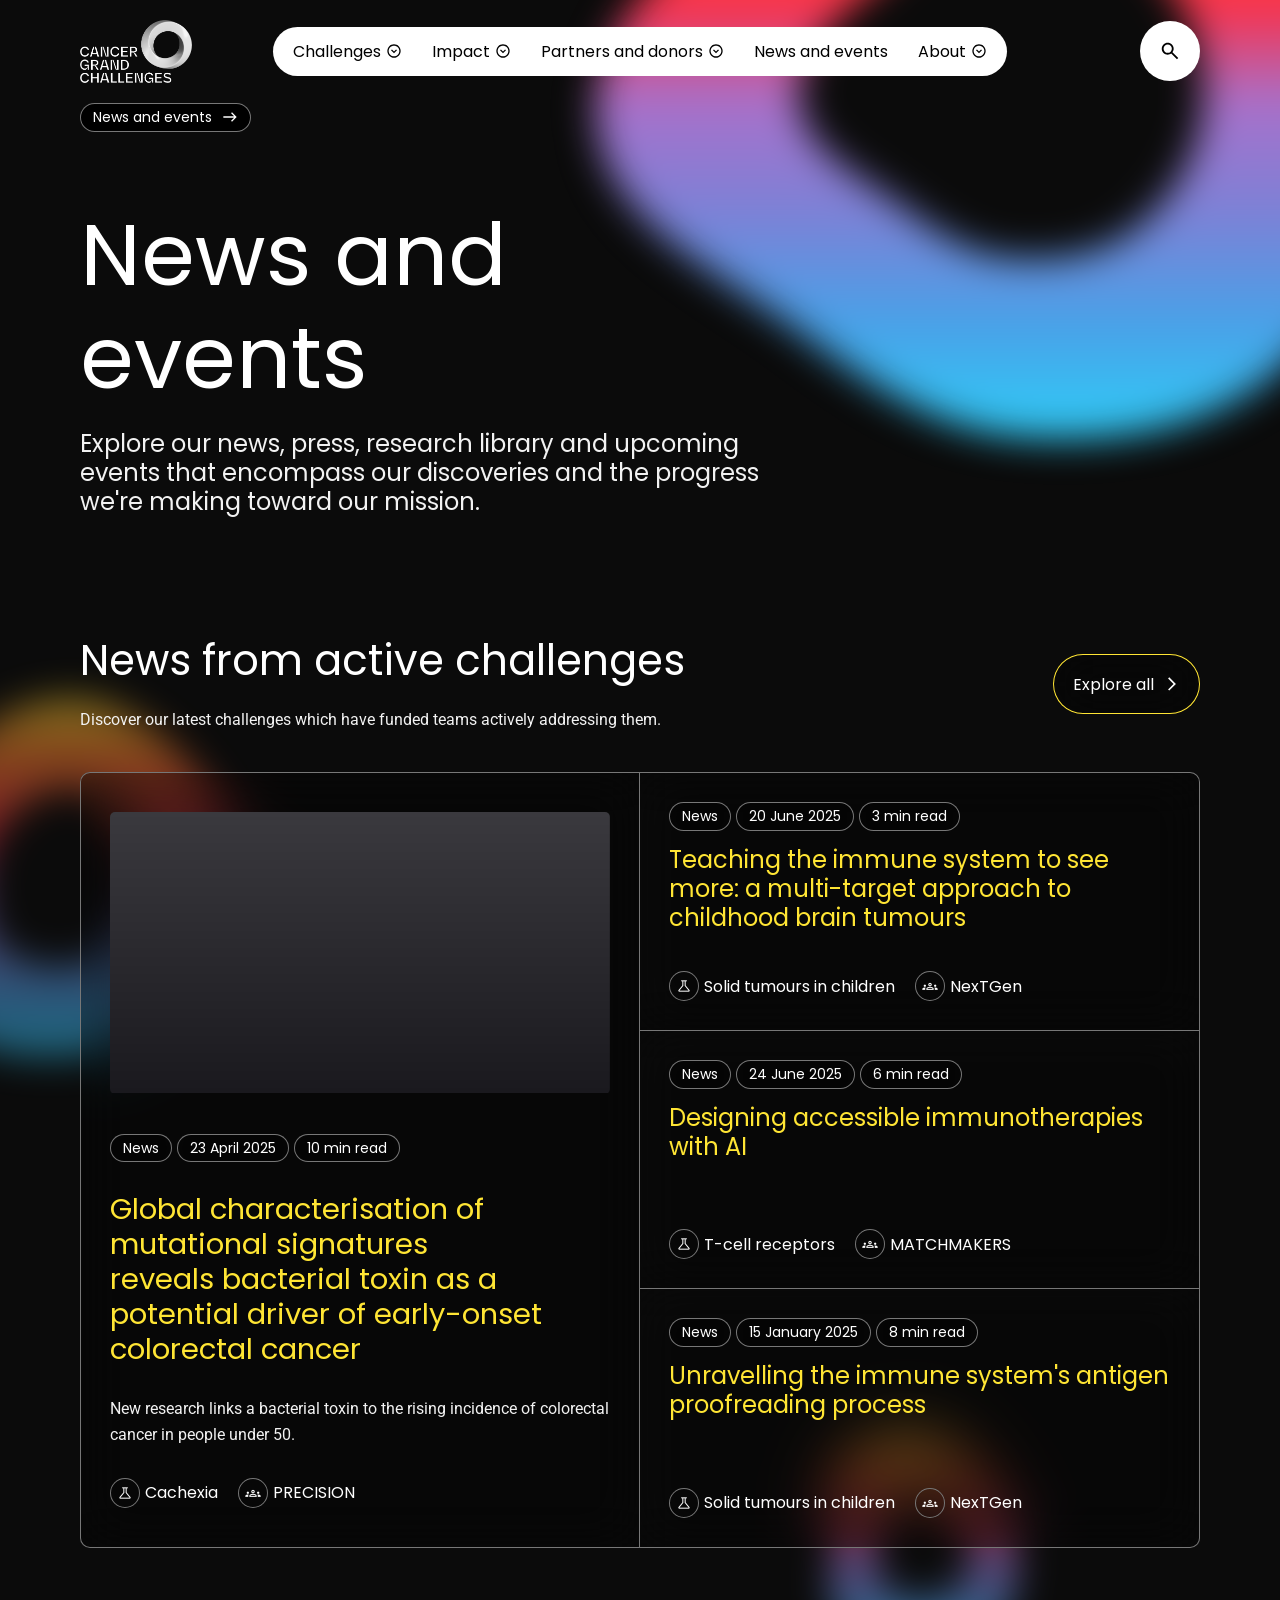
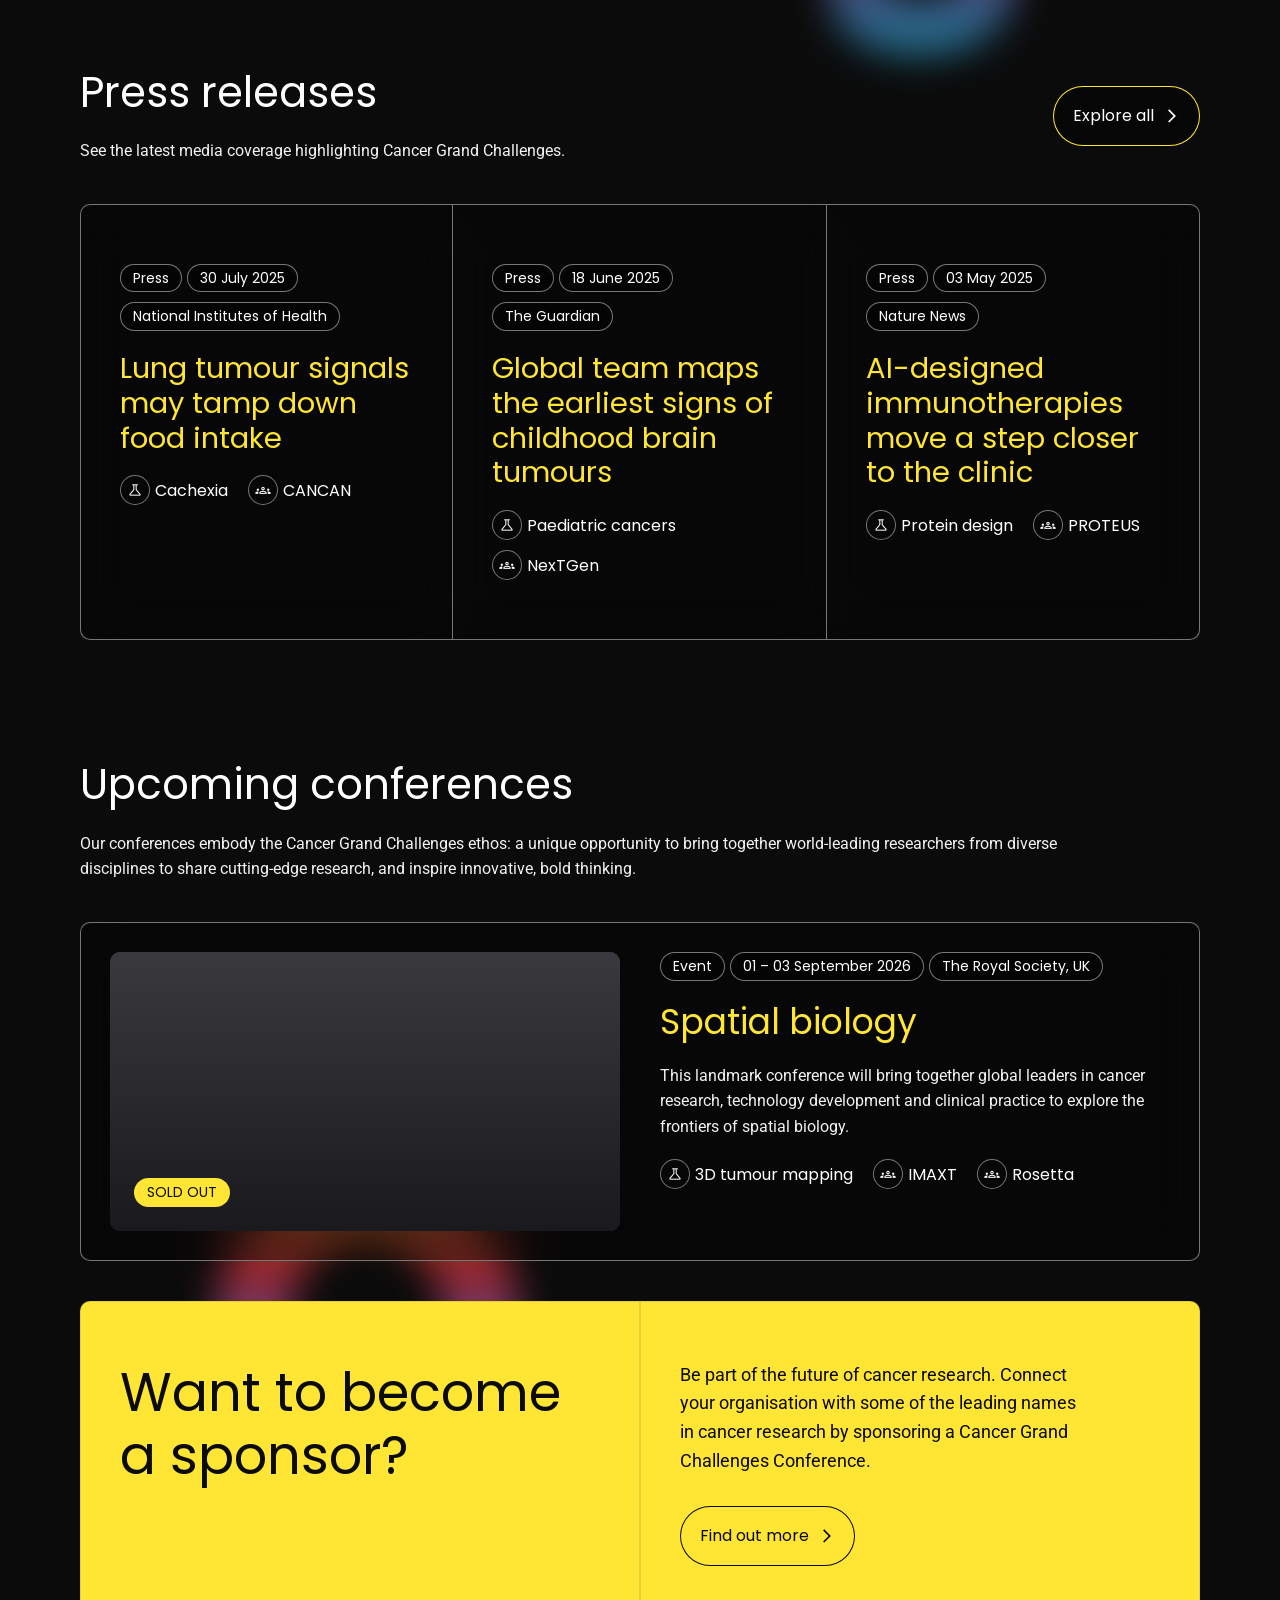
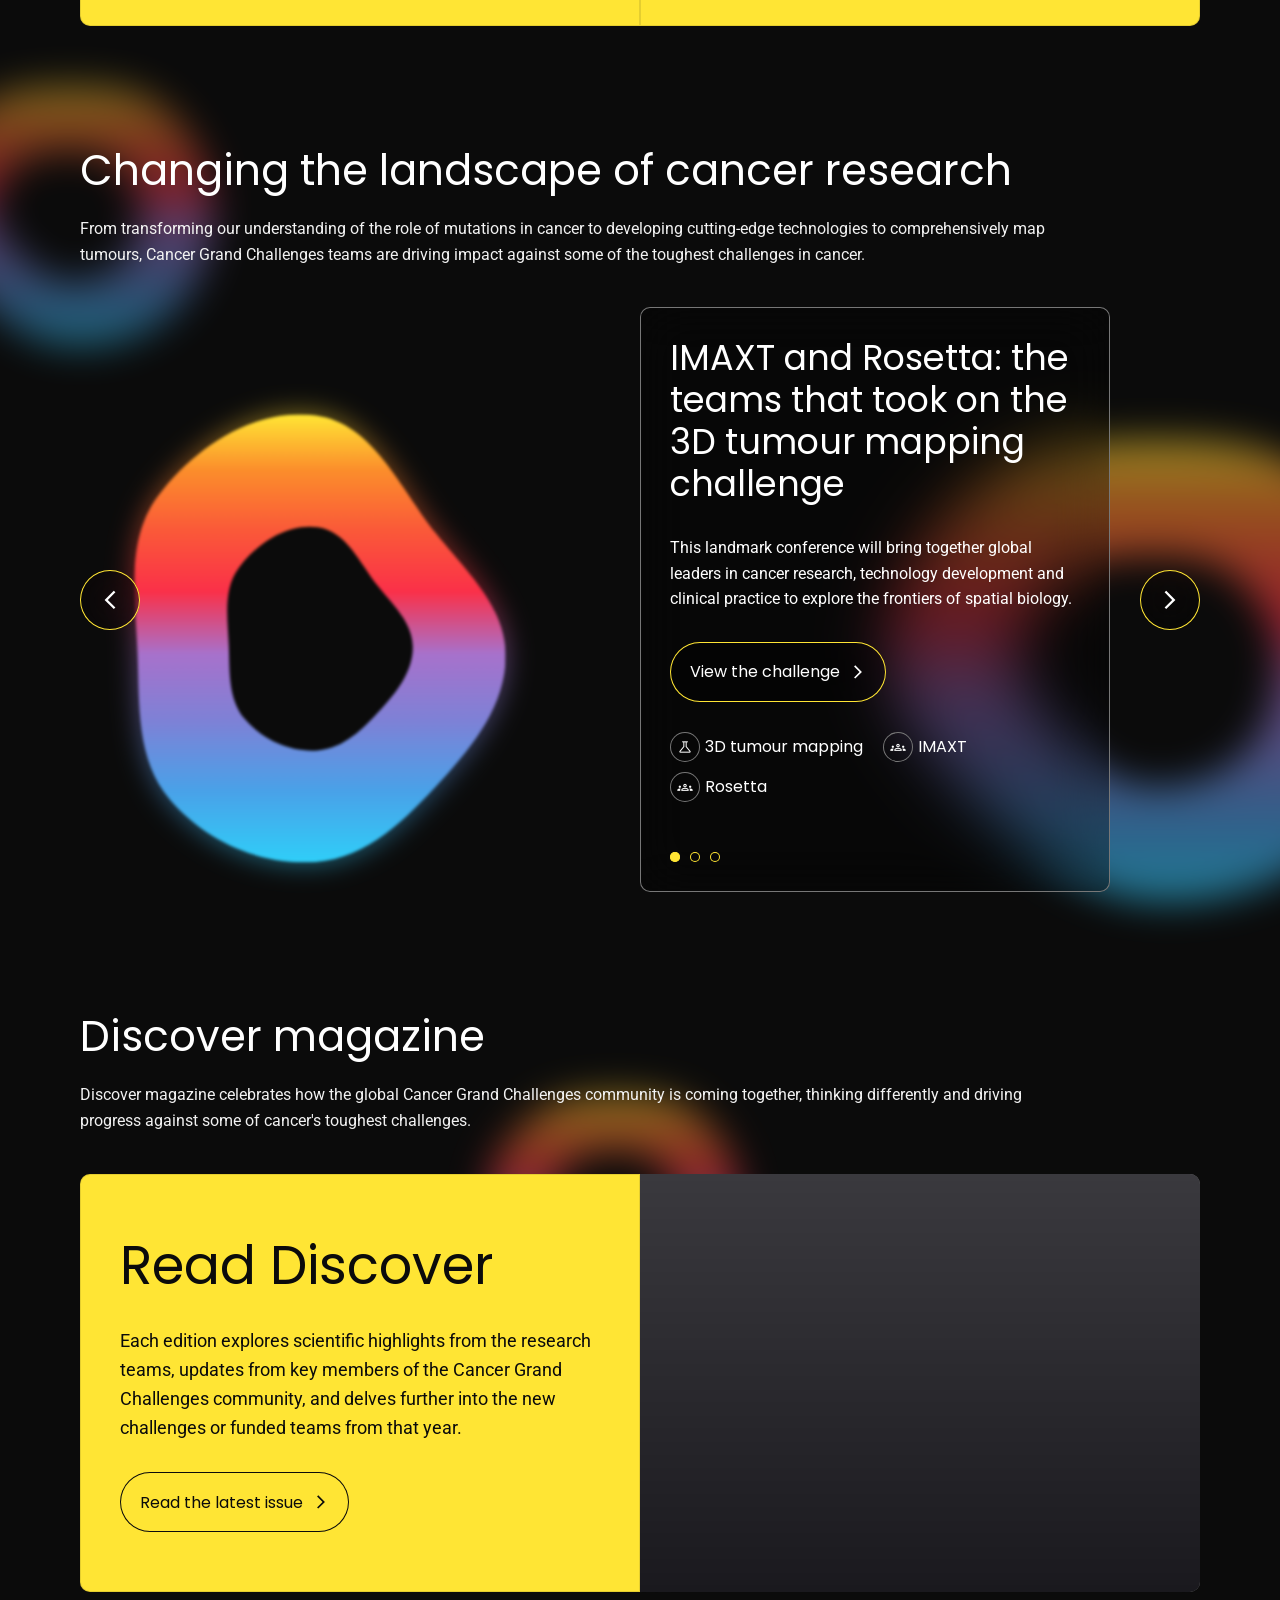
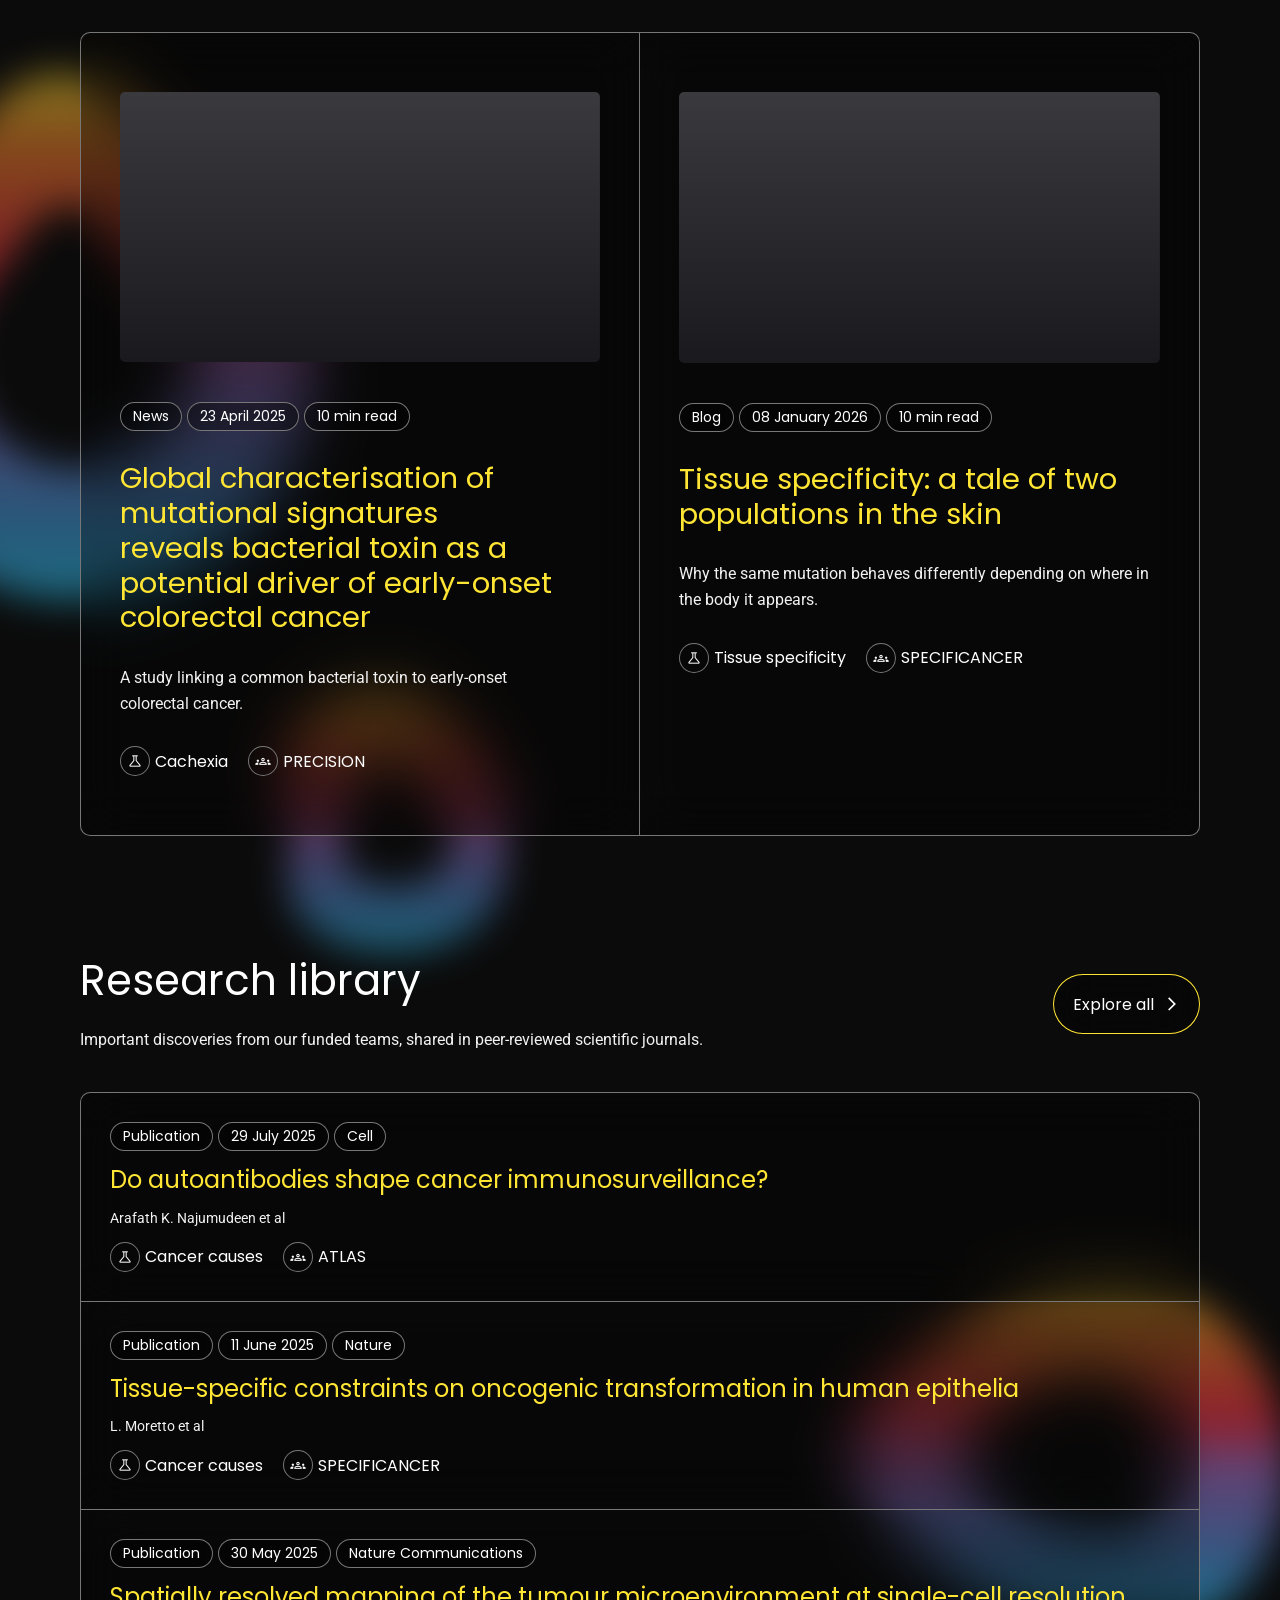
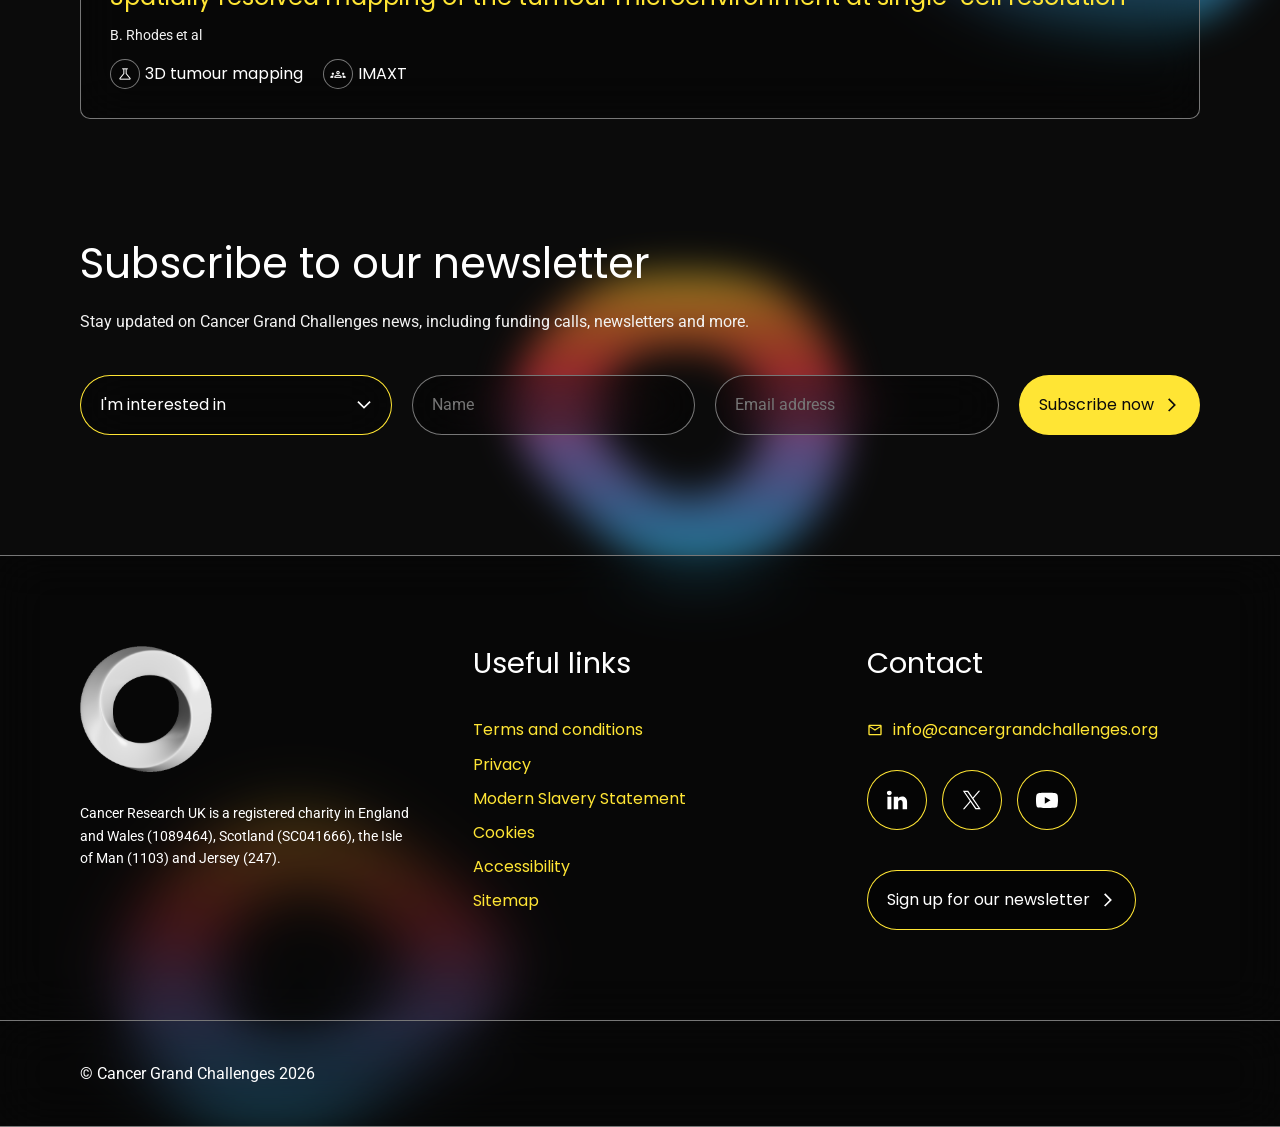
==== index.html @ 0c9015dc "CGC news hub landing page Production build of the news hub, implemented from the Claude Design canva" ====
<!DOCTYPE html>
<html lang="en-GB" data-theme="dark">
<head>
<meta charset="utf-8">
<meta name="viewport" content="width=device-width, initial-scale=1">
<title>News and events | Cancer Grand Challenges</title>
<meta name="description" content="Explore Cancer Grand Challenges news, press releases, the research library and upcoming conferences.">

<link rel="preconnect" href="https://fonts.googleapis.com">
<link rel="preconnect" href="https://fonts.gstatic.com" crossorigin>
<link href="https://fonts.googleapis.com/css2?family=Poppins:wght@400;500&family=Roboto:wght@400;500&display=swap" rel="stylesheet">
<link href="https://fonts.googleapis.com/css2?family=Material+Symbols+Outlined:opsz,wght,FILL,GRAD@24,300,0,0&display=swap" rel="stylesheet">

<link rel="stylesheet" href="assets/css/tokens.css">
<link rel="stylesheet" href="assets/css/styles.css">
</head>
<body>

<a class="skip-link" href="#main">Skip to content</a>

<!-- Icon sprite -->
<svg width="0" height="0" aria-hidden="true" focusable="false" style="position:absolute">
<defs>
<symbol id="i-external" viewBox="0 0 24 24"><path d="M 10.675 10 L 7.6 13.075 L 9 14.5 L 13.5 10 L 9 5.5 L 7.6 6.925 L 10.675 10 Z M 10 20 C 8.617 20 7.317 19.738 6.1 19.213 C 4.883 18.688 3.825 17.975 2.925 17.075 C 2.025 16.175 1.313 15.117 0.788 13.9 C 0.263 12.683 0 11.383 0 10 C 0 8.617 0.263 7.317 0.788 6.1 C 1.313 4.883 2.025 3.825 2.925 2.925 C 3.825 2.025 4.883 1.313 6.1 0.788 C 7.317 0.263 8.617 0 10 0 C 11.383 0 12.683 0.263 13.9 0.788 C 15.117 1.313 16.175 2.025 17.075 2.925 C 17.975 3.825 18.688 4.883 19.213 6.1 C 19.738 7.317 20 8.617 20 10 C 20 11.383 19.738 12.683 19.213 13.9 C 18.688 15.117 17.975 16.175 17.075 17.075 C 16.175 17.975 15.117 18.688 13.9 19.213 C 12.683 19.738 11.383 20 10 20 Z M 10 18 C 12.233 18 14.125 17.225 15.675 15.675 C 17.225 14.125 18 12.233 18 10 C 18 7.767 17.225 5.875 15.675 4.325 C 14.125 2.775 12.233 2 10 2 C 7.767 2 5.875 2.775 4.325 4.325 C 2.775 5.875 2 7.767 2 10 C 2 12.233 2.775 14.125 4.325 15.675 C 5.875 17.225 7.767 18 10 18 Z" fill="currentColor" fill-rule="evenodd" transform="matrix(0 1 -1 0 22 2)"/></symbol>
<symbol id="i-search" viewBox="0 0 24 24"><path d="M 16.6 18 L 10.3 11.7 C 9.8 12.1 9.225 12.417 8.575 12.65 C 7.925 12.883 7.233 13 6.5 13 C 4.683 13 3.146 12.371 1.888 11.113 C 0.629 9.854 0 8.317 0 6.5 C 0 4.683 0.629 3.146 1.888 1.888 C 3.146 0.629 4.683 0 6.5 0 C 8.317 0 9.854 0.629 11.113 1.888 C 12.371 3.146 13 4.683 13 6.5 C 13 7.233 12.883 7.925 12.65 8.575 C 12.417 9.225 12.1 9.8 11.7 10.3 L 18 16.6 L 16.6 18 Z M 6.5 11 C 7.75 11 8.813 10.563 9.688 9.688 C 10.563 8.813 11 7.75 11 6.5 C 11 5.25 10.563 4.188 9.688 3.313 C 8.813 2.438 7.75 2 6.5 2 C 5.25 2 4.188 2.438 3.313 3.313 C 2.438 4.188 2 5.25 2 6.5 C 2 7.75 2.438 8.813 3.313 9.688 C 4.188 10.563 5.25 11 6.5 11 Z" fill="currentColor" fill-rule="evenodd" transform="matrix(1 0 0 1 3 3)"/></symbol>
<symbol id="i-arrow" viewBox="0 0 24 24"><path d="M 6 20 L 6 3.825 L 1.4 8.4 L 0 7 L 7 0 L 14 7 L 12.6 8.425 L 8 3.825 L 8 20 L 6 20 Z" fill="currentColor" fill-rule="evenodd" transform="matrix(0 1 -1 0 22 5)"/></symbol>
<symbol id="i-chevron-right" viewBox="0 0 24 24"><path d="M 1.775 20 L 0 18.225 L 8.225 10 L 0 1.775 L 1.775 0 L 11.775 10 L 1.775 20 Z" fill="currentColor" fill-rule="evenodd" transform="matrix(1 0 0 1 6.112 1.887)"/></symbol>
<symbol id="i-chevron-left" viewBox="0 0 24 24"><path d="M 1.775 20 L 0 18.225 L 8.225 10 L 0 1.775 L 1.775 0 L 11.775 10 L 1.775 20 Z" fill="currentColor" fill-rule="evenodd" transform="matrix(-1 0 0 -1 17.887 21.887)"/></symbol>
<symbol id="i-chevron-down" viewBox="0 0 24 24"><path d="M 1.775 20 L 0 18.225 L 8.225 10 L 0 1.775 L 1.775 0 L 11.775 10 L 1.775 20 Z" fill="currentColor" fill-rule="evenodd" transform="matrix(0 1 -1 0 22 6)"/></symbol>
<symbol id="i-mail" viewBox="0 0 24 24"><path d="M 2 16 C 1.45 16 0.979 15.804 0.588 15.412 C 0.196 15.021 0 14.55 0 14 L 0 2 C 0 1.45 0.196 0.979 0.588 0.588 C 0.979 0.196 1.45 0 2 0 L 18 0 C 18.55 0 19.021 0.196 19.413 0.588 C 19.804 0.979 20 1.45 20 2 L 20 14 C 20 14.55 19.804 15.021 19.413 15.412 C 19.021 15.804 18.55 16 18 16 L 2 16 Z M 10 9 L 2 4 L 2 14 L 18 14 L 18 4 L 10 9 Z M 10 7 L 18 2 L 2 2 L 10 7 Z M 2 4 L 2 2 L 2 14 L 2 4 Z" fill="currentColor" fill-rule="evenodd" transform="matrix(1 0 0 1 2 4)"/></symbol>
<symbol id="i-linkedin" viewBox="0 0 24 24"><path d="M 22 20 L 17.138 20 L 17.138 12.969 C 17.138 11.129 16.377 9.873 14.705 9.873 C 13.425 9.873 12.714 10.72 12.383 11.537 C 12.259 11.831 12.278 12.239 12.278 12.648 L 12.278 20 L 7.461 20 C 7.461 20 7.523 7.546 7.461 6.414 L 12.278 6.414 L 12.278 8.546 C 12.563 7.614 14.102 6.283 16.558 6.283 C 19.606 6.283 22 8.237 22 12.445 L 22 20 Z M 2.59 4.714 L 2.559 4.714 C 1.006 4.714 0 3.675 0 2.359 C 0 1.017 1.036 0 2.619 0 C 4.201 0 5.174 1.014 5.205 2.355 C 5.205 3.672 4.201 4.714 2.59 4.714 Z M 0.555 6.414 L 4.843 6.414 L 4.843 20 L 0.555 20 L 0.555 6.414 Z" fill="currentColor" fill-rule="nonzero" transform="matrix(1 0 0 1 1 2)"/></symbol>
<symbol id="i-x" viewBox="0 0 24 24"><path d="M 11.641 8.464 L 18.922 0 L 17.197 0 L 10.874 7.349 L 5.824 0 L 0 0 L 7.636 11.114 L 0 19.99 L 1.726 19.99 L 8.402 12.228 L 13.735 19.99 L 19.56 19.99 L 11.64 8.464 L 11.641 8.464 Z M 9.277 11.212 L 8.504 10.105 L 2.347 1.299 L 4.998 1.299 L 9.966 8.406 L 10.74 9.512 L 17.198 18.75 L 14.547 18.75 L 9.277 11.212 L 9.277 11.212 Z" fill="currentColor" fill-rule="evenodd" transform="matrix(1 0 0 1 2 2)"/></symbol>
<symbol id="i-youtube" viewBox="0 0 24 24"><path d="M 23.5 2.624 C 23.224 1.59 22.412 0.778 21.378 0.502 C 19.505 0 12 0 12 0 C 12 0 4.495 0 2.624 0.502 C 1.59 0.778 0.778 1.59 0.502 2.624 C 0 4.495 0 8.4 0 8.4 C 0 8.4 0 12.306 0.502 14.177 C 0.778 15.21 1.59 16.022 2.624 16.299 C 4.495 16.801 12 16.801 12 16.801 C 12 16.801 19.505 16.801 21.376 16.299 C 22.41 16.022 23.222 15.21 23.498 14.177 C 24 12.306 24 8.4 24 8.4 C 24 8.4 24 4.495 23.5 2.624 Z M 9.6 12 L 9.6 4.801 L 15.835 8.4 L 9.6 12 Z" fill="currentColor" fill-rule="evenodd" transform="matrix(1 0 0 1 0 4)"/></symbol>
</defs>
</svg>

<!-- The gradient every cell graphic is filled with -->
<svg width="0" height="0" aria-hidden="true" style="position:absolute" focusable="false"><defs><linearGradient id="cgcCell" x1="0" y1="0" x2="0" y2="1"><stop offset="0" stop-color="#FFE534" /><stop offset="0.125" stop-color="#FB8D2B" /><stop offset="0.255" stop-color="#FA5A38" /><stop offset="0.395" stop-color="#FA3048" /><stop offset="0.535" stop-color="#A771CB" /><stop offset="0.685" stop-color="#7D81D6" /><stop offset="0.84" stop-color="#49A1E8" /><stop offset="1" stop-color="#2FCEF8" /></linearGradient></defs></svg>

<div class="page">

  <div class="page__grain" aria-hidden="true"></div>

  <div class="cell-layer" aria-hidden="true" data-cell-layer>
    <svg viewBox="0 0 800 711.522" aria-hidden="true" class="cell cell--hero" style="left:var(--cell1-l);top:0;width:var(--cell1-w);opacity:1"><path d="M 417.198 0.49 C 520.851 -5.65 619.255 46.531 691.494 121.118 C 762.581 194.514 804.001 293.328 799.694 395.414 C 795.549 493.678 745.294 585.087 669.288 647.504 C 599.766 704.596 506.839 717.086 417.198 709.525 C 335.804 702.661 269.559 657.445 204.323 608.29 C 122.726 546.806 7.194 497.351 0.329 395.414 C -6.632 292.059 98.377 223.038 173.579 151.795 C 245.721 83.45 317.996 6.366 417.198 0.49 Z" fill="url(#cgcCell)" /><path d="M 208.599 0.245 C 260.426 -2.825 309.628 23.266 345.747 60.559 C 381.29 97.257 402 146.664 399.847 197.707 C 397.774 246.839 372.647 292.544 334.644 323.752 C 299.883 352.298 253.42 358.543 208.599 354.763 C 167.902 351.33 134.779 328.723 102.161 304.145 C 61.363 273.403 3.597 248.676 0.164 197.707 C -3.316 146.029 49.189 111.519 86.789 75.898 C 122.861 41.725 158.998 3.183 208.599 0.245 Z" fill="var(--c-bg)" transform="translate(200 178)" /></svg>
    <svg viewBox="0 0 800 837.013" aria-hidden="true" class="cell" style="left:-8.07%;top:8.33%;width:26.77%;opacity:0.5"><path d="M 410.833 0.093 C 519.711 2.875 611.434 73.735 684.695 154.328 C 753.955 230.518 800.894 325.228 799.987 428.19 C 799.088 530.291 750.517 623.51 679.915 697.272 C 607.512 772.915 515.188 826.159 410.833 834.759 C 296.97 844.143 174.527 826.066 93.415 745.608 C 12.079 664.928 -4.556 542.62 0.96 428.19 C 6.179 319.908 47.636 218.269 122.607 139.964 C 199.382 59.776 299.853 -2.743 410.833 0.093 Z" fill="url(#cgcCell)" /><path d="M 205.416 0.046 C 259.856 1.438 305.717 36.868 342.347 77.164 C 376.977 115.259 400.447 162.614 399.994 214.095 C 399.544 265.145 375.258 311.755 339.957 348.636 C 303.756 386.457 257.594 413.079 205.416 417.379 C 148.485 422.071 87.263 413.033 46.707 372.804 C 6.04 332.464 -2.278 271.31 0.48 214.095 C 3.09 159.954 23.818 109.134 61.304 69.982 C 99.691 29.888 149.927 -1.372 205.416 0.046 Z" fill="var(--c-bg)" transform="translate(200 209.544)" /></svg>
    <svg viewBox="0 0 800 947.909" aria-hidden="true" class="cell" style="left:64.74%;top:17.69%;width:14.74%;opacity:0.58"><path d="M 391.314 2.764 C 508.416 15.94 591.903 110.345 668.285 200.08 C 736.698 280.453 784.982 371.982 795.024 477.051 C 806.311 595.151 804.046 722.495 726.82 812.557 C 645.22 907.72 516.664 946.436 391.314 947.86 C 264.438 949.302 127.541 919.204 48.097 820.267 C -26.75 727.055 13.955 596.592 13.265 477.051 C 12.568 356.266 -31.176 224.301 44.112 129.848 C 123.969 29.662 263.998 -11.562 391.314 2.764 Z" fill="url(#cgcCell)" /><path d="M 195.657 1.382 C 254.208 7.97 295.952 55.172 334.142 100.04 C 368.349 140.227 392.491 185.991 397.512 238.525 C 403.155 297.575 402.023 361.248 363.41 406.279 C 322.61 453.86 258.332 473.218 195.657 473.93 C 132.219 474.651 63.77 459.602 24.049 410.134 C -13.375 363.528 6.978 298.296 6.633 238.525 C 6.284 178.133 -15.588 112.151 22.056 64.924 C 61.985 14.831 131.999 -5.781 195.657 1.382 Z" fill="var(--c-bg)" transform="translate(200 237)" /></svg>
    <svg viewBox="0 0 800 837.013" aria-hidden="true" class="cell" style="left:16.82%;top:33.1%;width:23.75%;opacity:0.58"><path d="M 410.833 0.093 C 519.711 2.875 611.434 73.735 684.695 154.328 C 753.955 230.518 800.894 325.228 799.987 428.19 C 799.088 530.291 750.517 623.51 679.915 697.272 C 607.512 772.915 515.188 826.159 410.833 834.759 C 296.97 844.143 174.527 826.066 93.415 745.608 C 12.079 664.928 -4.556 542.62 0.96 428.19 C 6.179 319.908 47.636 218.269 122.607 139.964 C 199.382 59.776 299.853 -2.743 410.833 0.093 Z" fill="url(#cgcCell)" /><path d="M 205.416 0.046 C 259.856 1.438 305.717 36.868 342.347 77.164 C 376.977 115.259 400.447 162.614 399.994 214.095 C 399.544 265.145 375.258 311.755 339.957 348.636 C 303.756 386.457 257.594 413.079 205.416 417.379 C 148.485 422.071 87.263 413.033 46.707 372.804 C 6.04 332.464 -2.278 271.31 0.48 214.095 C 3.09 159.954 23.818 109.134 61.304 69.982 C 99.691 29.888 149.927 -1.372 205.416 0.046 Z" fill="var(--c-bg)" transform="translate(200 209.544)" /></svg>
    <svg viewBox="0 0 800 710.562" aria-hidden="true" class="cell" style="left:69.27%;top:44.9%;width:40.63%;opacity:0.58"><path d="M 406.969 0.031 C 498.861 -0.395 593.807 2.755 665.119 60.711 C 743.353 124.293 793.435 218.218 799.273 318.862 C 805.443 425.232 772.406 533.616 696.911 608.804 C 621.546 683.864 513.085 716.865 406.969 709.574 C 307.434 702.735 226.279 640.617 154.309 571.521 C 80.305 500.473 0.631 421.448 0.004 318.862 C -0.625 215.907 70.155 126.589 151.201 63.094 C 223.059 6.799 315.686 0.454 406.969 0.031 Z" fill="url(#cgcCell)" /><path d="M 203.484 0.016 C 249.43 -0.197 296.904 1.378 332.559 30.356 C 371.677 62.147 396.718 109.109 399.637 159.431 C 402.722 212.616 386.203 266.808 348.456 304.402 C 310.773 341.932 256.543 358.433 203.484 354.787 C 153.717 351.367 113.139 320.309 77.154 285.761 C 40.153 250.237 0.316 210.724 0.002 159.431 C -0.313 107.953 35.077 63.295 75.601 31.547 C 111.529 3.399 157.843 0.227 203.484 0.016 Z" fill="var(--c-bg)" transform="translate(200 178)" /></svg>
    <svg viewBox="0 0 800 901.322" aria-hidden="true" class="cell" style="left:-11.98%;top:61.3%;width:36.46%;opacity:0.5"><path d="M 359.573 0.11 C 469.157 -4.153 532.13 116.672 609.058 194.833 C 684.95 271.941 782.402 337.087 796.775 444.319 C 812.652 562.773 768.974 684.741 686.291 771.037 C 602.029 858.981 481.157 907.806 359.573 900.628 C 243.893 893.798 140.536 825.994 69.281 734.61 C 5.871 653.288 -7.924 546.775 3.773 444.319 C 14.09 353.952 71.911 284.507 128.771 213.518 C 196.868 128.5 250.728 4.344 359.573 0.11 Z" fill="url(#cgcCell)" /><path d="M 179.786 0.055 C 234.579 -2.077 266.065 58.336 304.529 97.416 C 342.475 135.971 391.201 168.543 398.387 222.159 C 406.326 281.386 384.487 342.371 343.146 385.519 C 301.015 429.491 240.578 453.903 179.786 450.314 C 121.947 446.899 70.268 412.997 34.641 367.305 C 2.936 326.644 -3.962 273.387 1.887 222.159 C 7.045 176.976 35.955 142.253 64.386 106.759 C 98.434 64.25 125.364 2.172 179.786 0.055 Z" fill="var(--c-bg)" transform="translate(200 225.891)" /></svg>
    <svg viewBox="0 0 800 620.15" aria-hidden="true" class="cell" style="left:66.67%;top:77.43%;width:33.85%;opacity:0.55"><path d="M 414.086 3.083 C 504.24 -2.954 599.548 -5.7 670.547 50.186 C 748.74 111.734 796.309 207.198 799.746 306.648 C 803.292 409.272 769.895 518.34 688.908 581.47 C 613.47 640.276 509.223 617.181 414.086 607.277 C 332.704 598.805 257.301 577.715 191.089 529.645 C 108.74 469.859 0.29 408.411 0.001 306.648 C -0.289 204.835 107.703 142.573 189.815 82.377 C 256.294 33.641 331.841 8.59 414.086 3.083 Z" fill="url(#cgcCell)" /><path d="M 207.043 1.541 C 252.12 -1.477 299.774 -2.85 335.274 25.093 C 374.37 55.867 398.154 103.599 399.873 153.324 C 401.646 204.636 384.947 259.17 344.454 290.735 C 306.735 320.138 254.611 308.591 207.043 303.639 C 166.352 299.402 128.651 288.858 95.545 264.822 C 54.37 234.929 0.145 204.205 0 153.324 C -0.145 102.418 53.851 71.286 94.907 41.188 C 128.147 16.821 165.92 4.295 207.043 1.541 Z" fill="var(--c-bg)" transform="translate(200 155)" /></svg>
    <svg viewBox="0 0 800 634.583" aria-hidden="true" class="cell" style="left:9.38%;top:92.39%;width:30.21%;opacity:0.4"><path d="M 362.789 0.023 C 449.551 -1.072 527.163 37.152 596.961 88.699 C 683.344 152.495 803.033 215.528 799.941 322.871 C 796.858 429.948 671.27 482.022 583.851 543.932 C 516.511 591.623 445.115 626.848 362.789 632.462 C 273.052 638.582 177.76 634.712 109.372 576.288 C 36.694 514.198 -4.567 418.33 0.403 322.871 C 5.173 231.244 65.947 155.568 134.454 94.536 C 198.394 37.572 277.163 1.103 362.789 0.023 Z" fill="url(#cgcCell)" /><path d="M 181.395 0.011 C 224.776 -0.536 263.582 18.576 298.48 44.35 C 341.672 76.248 401.516 107.764 399.971 161.435 C 398.429 214.974 335.635 241.011 291.925 271.966 C 258.255 295.811 222.558 313.424 181.395 316.231 C 136.526 319.291 88.88 317.356 54.686 288.144 C 18.347 257.099 -2.283 209.165 0.202 161.435 C 2.587 115.622 32.974 77.784 67.227 47.268 C 99.197 18.786 138.581 0.552 181.395 0.011 Z" fill="var(--c-bg)" transform="translate(200 148)" /></svg>
    <svg viewBox="0 0 800 710.562" aria-hidden="true" class="cell" style="left:38.02%;top:53.6%;width:19.79%;opacity:0.55"><path d="M 406.969 0.031 C 498.861 -0.395 593.807 2.755 665.119 60.711 C 743.353 124.293 793.435 218.218 799.273 318.862 C 805.443 425.232 772.406 533.616 696.911 608.804 C 621.546 683.864 513.085 716.865 406.969 709.574 C 307.434 702.735 226.279 640.617 154.309 571.521 C 80.305 500.473 0.631 421.448 0.004 318.862 C -0.625 215.907 70.155 126.589 151.201 63.094 C 223.059 6.799 315.686 0.454 406.969 0.031 Z" fill="url(#cgcCell)" /><path d="M 203.484 0.016 C 249.43 -0.197 296.904 1.378 332.559 30.356 C 371.677 62.147 396.718 109.109 399.637 159.431 C 402.722 212.616 386.203 266.808 348.456 304.402 C 310.773 341.932 256.543 358.433 203.484 354.787 C 153.717 351.367 113.139 320.309 77.154 285.761 C 40.153 250.237 0.316 210.724 0.002 159.431 C -0.313 107.953 35.077 63.295 75.601 31.547 C 111.529 3.399 157.843 0.227 203.484 0.016 Z" fill="var(--c-bg)" transform="translate(200 178)" /></svg>
    <svg viewBox="0 0 800 710.562" aria-hidden="true" class="cell" style="left:-6.25%;top:40.2%;width:22.92%;opacity:0.48"><path d="M 406.969 0.031 C 498.861 -0.395 593.807 2.755 665.119 60.711 C 743.353 124.293 793.435 218.218 799.273 318.862 C 805.443 425.232 772.406 533.616 696.911 608.804 C 621.546 683.864 513.085 716.865 406.969 709.574 C 307.434 702.735 226.279 640.617 154.309 571.521 C 80.305 500.473 0.631 421.448 0.004 318.862 C -0.625 215.907 70.155 126.589 151.201 63.094 C 223.059 6.799 315.686 0.454 406.969 0.031 Z" fill="url(#cgcCell)" /><path d="M 203.484 0.016 C 249.43 -0.197 296.904 1.378 332.559 30.356 C 371.677 62.147 396.718 109.109 399.637 159.431 C 402.722 212.616 386.203 266.808 348.456 304.402 C 310.773 341.932 256.543 358.433 203.484 354.787 C 153.717 351.367 113.139 320.309 77.154 285.761 C 40.153 250.237 0.316 210.724 0.002 159.431 C -0.313 107.953 35.077 63.295 75.601 31.547 C 111.529 3.399 157.843 0.227 203.484 0.016 Z" fill="var(--c-bg)" transform="translate(200 178)" /></svg>
    <svg viewBox="0 0 800 947.909" aria-hidden="true" class="cell" style="left:22.4%;top:69.5%;width:17.19%;opacity:0.46"><path d="M 391.314 2.764 C 508.416 15.94 591.903 110.345 668.285 200.08 C 736.698 280.453 784.982 371.982 795.024 477.051 C 806.311 595.151 804.046 722.495 726.82 812.557 C 645.22 907.72 516.664 946.436 391.314 947.86 C 264.438 949.302 127.541 919.204 48.097 820.267 C -26.75 727.055 13.955 596.592 13.265 477.051 C 12.568 356.266 -31.176 224.301 44.112 129.848 C 123.969 29.662 263.998 -11.562 391.314 2.764 Z" fill="url(#cgcCell)" /><path d="M 195.657 1.382 C 254.208 7.97 295.952 55.172 334.142 100.04 C 368.349 140.227 392.491 185.991 397.512 238.525 C 403.155 297.575 402.023 361.248 363.41 406.279 C 322.61 453.86 258.332 473.218 195.657 473.93 C 132.219 474.651 63.77 459.602 24.049 410.134 C -13.375 363.528 6.978 298.296 6.633 238.525 C 6.284 178.133 -15.588 112.151 22.056 64.924 C 61.985 14.831 131.999 -5.781 195.657 1.382 Z" fill="var(--c-bg)" transform="translate(200 237)" /></svg>
    <svg viewBox="0 0 800 710.562" aria-hidden="true" class="cell" style="left:40.1%;top:85.2%;width:26.04%;opacity:0.58"><path d="M 406.969 0.031 C 498.861 -0.395 593.807 2.755 665.119 60.711 C 743.353 124.293 793.435 218.218 799.273 318.862 C 805.443 425.232 772.406 533.616 696.911 608.804 C 621.546 683.864 513.085 716.865 406.969 709.574 C 307.434 702.735 226.279 640.617 154.309 571.521 C 80.305 500.473 0.631 421.448 0.004 318.862 C -0.625 215.907 70.155 126.589 151.201 63.094 C 223.059 6.799 315.686 0.454 406.969 0.031 Z" fill="url(#cgcCell)" /><path d="M 203.484 0.016 C 249.43 -0.197 296.904 1.378 332.559 30.356 C 371.677 62.147 396.718 109.109 399.637 159.431 C 402.722 212.616 386.203 266.808 348.456 304.402 C 310.773 341.932 256.543 358.433 203.484 354.787 C 153.717 351.367 113.139 320.309 77.154 285.761 C 40.153 250.237 0.316 210.724 0.002 159.431 C -0.313 107.953 35.077 63.295 75.601 31.547 C 111.529 3.399 157.843 0.227 203.484 0.016 Z" fill="var(--c-bg)" transform="translate(200 178)" /></svg>
  </div>

  <!-- ====================================================================
       Header
       ==================================================================== -->
  <header class="site-header">
    <a class="site-header__logo" href="/">
      <img src="assets/img/cgc-logo.png" alt="Cancer Grand Challenges" width="878" height="492">
    </a>

    <nav class="nav-pill" aria-label="Main">
      <a class="nav-pill__link" href="#">Challenges <svg class="icon" aria-hidden="true"><use href="#i-external"></use></svg></a>
      <a class="nav-pill__link" href="#">Impact <svg class="icon" aria-hidden="true"><use href="#i-external"></use></svg></a>
      <a class="nav-pill__link" href="#">Partners and donors <svg class="icon" aria-hidden="true"><use href="#i-external"></use></svg></a>
      <a class="nav-pill__link" href="#" aria-current="page">News and events</a>
      <a class="nav-pill__link" href="#">About <svg class="icon" aria-hidden="true"><use href="#i-external"></use></svg></a>
    </nav>

    <div class="header-actions">
      <button class="icon-btn" type="button" aria-label="Search">
        <svg class="icon icon--lg" aria-hidden="true"><use href="#i-search"></use></svg>
      </button>
      <button class="burger" type="button" aria-label="Main menu" aria-expanded="false">
        <span></span><span></span><span></span>
      </button>
    </div>
  </header>

  <!-- ====================================================================
       Breadcrumb + hero
       ==================================================================== -->
  <nav class="breadcrumb" aria-label="Breadcrumb">
    <a class="breadcrumb__link" href="#">News and events <svg class="icon" aria-hidden="true"><use href="#i-arrow"></use></svg></a>
  </nav>

  <section class="hero">
    <h1 class="hero__title">News and events</h1>
    <p class="hero__standfirst">Explore our news, press, research library and upcoming events that encompass our discoveries and the progress we're making toward our mission.</p>
  </section>

  <main class="content" id="main">

    <!-- ==================================================================
         News from active challenges
         ================================================================== -->
    <section class="section" aria-labelledby="news-heading">
      <div class="section-head section-head--cta">
        <div class="section-head__copy">
          <h2 class="section-head__title" id="news-heading">News from active challenges</h2>
          <p class="section-head__intro">Discover our latest challenges which have funded teams actively addressing them.</p>
        </div>
        <a class="btn btn--section" href="#">Explore all <svg class="icon" aria-hidden="true"><use href="#i-chevron-right"></use></svg></a>
      </div>

      <div class="news-grid">
        <article class="teaser teaser--featured">
          <div class="teaser__media-col">
            <div class="teaser__media">
              <img src="assets/img/news-featured.jpg" alt="" width="729" height="409" loading="lazy">
            </div>
          </div>
          <div class="teaser__body">
            <div class="meta">
              <span class="meta__item meta__item--type">News</span>
              <span class="meta__item">23 April 2025</span>
              <span class="meta__item">10 min read</span>
            </div>
            <h3 class="teaser__title"><a href="#">Global characterisation of mutational signatures reveals bacterial toxin as a potential driver of early-onset colorectal cancer</a></h3>
            <p class="teaser__summary">New research links a bacterial toxin to the rising incidence of colorectal cancer in people under 50.</p>
            <div class="tags">
              <span class="tag"><span class="tag__icon" aria-hidden="true">science</span>Cachexia</span>
              <span class="tag"><span class="tag__icon" aria-hidden="true">groups</span>PRECISION</span>
            </div>
          </div>
        </article>

        <div class="news-list">
          <article class="teaser teaser--list">
            <div class="meta">
              <span class="meta__item meta__item--type">News</span>
              <span class="meta__item">20 June 2025</span>
              <span class="meta__item">3 min read</span>
            </div>
            <h3 class="teaser__title"><a href="#">Teaching the immune system to see more: a multi-target approach to childhood brain tumours</a></h3>
            <div class="tags tags--bottom">
              <span class="tag"><span class="tag__icon" aria-hidden="true">science</span>Solid tumours in children</span>
              <span class="tag"><span class="tag__icon" aria-hidden="true">groups</span>NexTGen</span>
            </div>
          </article>

          <article class="teaser teaser--list">
            <div class="meta">
              <span class="meta__item meta__item--type">News</span>
              <span class="meta__item">24 June 2025</span>
              <span class="meta__item">6 min read</span>
            </div>
            <h3 class="teaser__title"><a href="#">Designing accessible immunotherapies with AI</a></h3>
            <div class="tags tags--bottom">
              <span class="tag"><span class="tag__icon" aria-hidden="true">science</span>T-cell receptors</span>
              <span class="tag"><span class="tag__icon" aria-hidden="true">groups</span>MATCHMAKERS</span>
            </div>
          </article>

          <article class="teaser teaser--list">
            <div class="meta">
              <span class="meta__item meta__item--type">News</span>
              <span class="meta__item">15 January 2025</span>
              <span class="meta__item">8 min read</span>
            </div>
            <h3 class="teaser__title"><a href="#">Unravelling the immune system's antigen proofreading process</a></h3>
            <div class="tags tags--bottom">
              <span class="tag"><span class="tag__icon" aria-hidden="true">science</span>Solid tumours in children</span>
              <span class="tag"><span class="tag__icon" aria-hidden="true">groups</span>NexTGen</span>
            </div>
          </article>
        </div>
      </div>
    </section>

    <!-- ==================================================================
         Press releases
         ================================================================== -->
    <section class="section" aria-labelledby="press-heading">
      <div class="section-head section-head--cta">
        <div class="section-head__copy">
          <h2 class="section-head__title" id="press-heading">Press releases</h2>
          <p class="section-head__intro">See the latest media coverage highlighting Cancer Grand Challenges.</p>
        </div>
        <a class="btn btn--section" href="#">Explore all <svg class="icon" aria-hidden="true"><use href="#i-chevron-right"></use></svg></a>
      </div>

      <div class="press-grid">
        <article class="teaser teaser--press">
          <div class="meta">
            <span class="meta__item meta__item--type">Press</span>
            <span class="meta__item">30 July 2025</span>
            <span class="meta__item">National Institutes of Health</span>
          </div>
          <h3 class="teaser__title"><a href="#">Lung tumour signals may tamp down food intake</a></h3>
          <div class="tags">
            <span class="tag"><span class="tag__icon" aria-hidden="true">science</span>Cachexia</span>
            <span class="tag"><span class="tag__icon" aria-hidden="true">groups</span>CANCAN</span>
          </div>
        </article>

        <article class="teaser teaser--press">
          <div class="meta">
            <span class="meta__item meta__item--type">Press</span>
            <span class="meta__item">18 June 2025</span>
            <span class="meta__item">The Guardian</span>
          </div>
          <h3 class="teaser__title"><a href="#">Global team maps the earliest signs of childhood brain tumours</a></h3>
          <div class="tags">
            <span class="tag"><span class="tag__icon" aria-hidden="true">science</span>Paediatric cancers</span>
            <span class="tag"><span class="tag__icon" aria-hidden="true">groups</span>NexTGen</span>
          </div>
        </article>

        <article class="teaser teaser--press">
          <div class="meta">
            <span class="meta__item meta__item--type">Press</span>
            <span class="meta__item">03 May 2025</span>
            <span class="meta__item">Nature News</span>
          </div>
          <h3 class="teaser__title"><a href="#">AI-designed immunotherapies move a step closer to the clinic</a></h3>
          <div class="tags">
            <span class="tag"><span class="tag__icon" aria-hidden="true">science</span>Protein design</span>
            <span class="tag"><span class="tag__icon" aria-hidden="true">groups</span>PROTEUS</span>
          </div>
        </article>
      </div>
    </section>

    <!-- ==================================================================
         Upcoming conferences
         ================================================================== -->
    <section class="section" aria-labelledby="conferences-heading">
      <div class="section-head">
        <h2 class="section-head__title" id="conferences-heading">Upcoming conferences</h2>
        <p class="section-head__intro">Our conferences embody the Cancer Grand Challenges ethos: a unique opportunity to bring together world-leading researchers from diverse disciplines to share cutting-edge research, and inspire innovative, bold thinking.</p>
      </div>

      <article class="event">
        <div class="event__media">
          <div class="event__image" aria-hidden="true"></div>
          <span class="event__badge">SOLD OUT</span>
        </div>
        <div class="event__body">
          <div class="meta">
            <span class="meta__item meta__item--type">Event</span>
            <span class="meta__item">01 – 03 September 2026</span>
            <span class="meta__item">The Royal Society, UK</span>
          </div>
          <h3 class="event__title teaser__title"><a href="#">Spatial biology</a></h3>
          <p class="teaser__summary">This landmark conference will bring together global leaders in cancer research, technology development and clinical practice to explore the frontiers of spatial biology.</p>
          <div class="tags">
            <span class="tag"><span class="tag__icon" aria-hidden="true">science</span>3D tumour mapping</span>
            <span class="tag"><span class="tag__icon" aria-hidden="true">groups</span>IMAXT</span>
            <span class="tag"><span class="tag__icon" aria-hidden="true">groups</span>Rosetta</span>
          </div>
        </div>
      </article>

      <div class="promo promo--sponsor">
        <div class="promo__panel">
          <h3 class="promo__title">Want to become a sponsor?</h3>
        </div>
        <div class="promo__panel promo__panel--copy">
          <p class="promo__body">Be part of the future of cancer research. Connect your organisation with some of the leading names in cancer research by sponsoring a Cancer Grand Challenges Conference.</p>
          <a class="btn btn--on-accent" href="#">Find out more <svg class="icon" aria-hidden="true"><use href="#i-chevron-right"></use></svg></a>
        </div>
      </div>
    </section>

    <!-- ==================================================================
         Changing the landscape — challenge carousel
         ================================================================== -->
    <section class="section" aria-labelledby="landscape-heading">
      <div class="section-head">
        <h2 class="section-head__title" id="landscape-heading">Changing the landscape of cancer research</h2>
        <p class="section-head__intro">From transforming our understanding of the role of mutations in cancer to developing cutting-edge technologies to comprehensively map tumours, Cancer Grand Challenges teams are driving impact against some of the toughest challenges in cancer.</p>
      </div>

      <div class="band" data-carousel>
        <div class="cell-stage" aria-hidden="true">
          <div class="cell-slot" aria-hidden="true" data-cell-slot="0">
          <div class="cell-slot__inner">
          <svg viewBox="0 0 800 965.477" class="cell-slot__svg cell-slot__svg--soft"><path d="M 390.429 2.308 C 514.953 19.034 570.996 157.9 649.403 256.076 C 714.177 337.182 797.306 411.286 799.925 515.05 C 802.591 620.687 733.972 709.314 662.813 787.434 C 586.99 870.674 502.739 956.57 390.429 964.602 C 272.155 973.061 153.046 919.601 76.083 829.396 C 3.689 744.545 11.134 626.505 6.873 515.05 C 2.343 396.555 -19.936 270.668 51.094 175.714 C 130.192 69.975 259.553 -15.27 390.429 2.308 Z" fill="url(#cgcCell)" /><path d="M 195.215 1.154 C 257.477 9.517 285.498 78.95 324.701 128.038 C 357.089 168.591 398.653 205.643 399.962 257.525 C 401.295 310.343 366.986 354.657 331.407 393.717 C 293.495 435.337 251.369 478.285 195.215 482.301 C 136.077 486.531 76.523 459.801 38.042 414.698 C 1.845 372.273 5.567 313.253 3.437 257.525 C 1.172 198.277 -9.968 135.334 25.547 87.857 C 65.096 34.987 129.777 -7.635 195.215 1.154 Z" fill="var(--c-bg)" transform="translate(200 242)" /></svg>
          <svg viewBox="0 0 800 965.477" class="cell-slot__svg cell-slot__svg--sharp"><path d="M 390.429 2.308 C 514.953 19.034 570.996 157.9 649.403 256.076 C 714.177 337.182 797.306 411.286 799.925 515.05 C 802.591 620.687 733.972 709.314 662.813 787.434 C 586.99 870.674 502.739 956.57 390.429 964.602 C 272.155 973.061 153.046 919.601 76.083 829.396 C 3.689 744.545 11.134 626.505 6.873 515.05 C 2.343 396.555 -19.936 270.668 51.094 175.714 C 130.192 69.975 259.553 -15.27 390.429 2.308 Z" fill="url(#cgcCell)" /><path d="M 195.215 1.154 C 257.477 9.517 285.498 78.95 324.701 128.038 C 357.089 168.591 398.653 205.643 399.962 257.525 C 401.295 310.343 366.986 354.657 331.407 393.717 C 293.495 435.337 251.369 478.285 195.215 482.301 C 136.077 486.531 76.523 459.801 38.042 414.698 C 1.845 372.273 5.567 313.253 3.437 257.525 C 1.172 198.277 -9.968 135.334 25.547 87.857 C 65.096 34.987 129.777 -7.635 195.215 1.154 Z" fill="var(--c-bg)" transform="translate(200 242)" /></svg>
          </div>
          </div>
          <div class="cell-slot" aria-hidden="true" data-cell-slot="1">
          <div class="cell-slot__inner">
          <svg viewBox="0 0 800 620.15" class="cell-slot__svg cell-slot__svg--soft"><path d="M 414.086 3.083 C 504.24 -2.954 599.548 -5.7 670.547 50.186 C 748.74 111.734 796.309 207.198 799.746 306.648 C 803.292 409.272 769.895 518.34 688.908 581.47 C 613.47 640.276 509.223 617.181 414.086 607.277 C 332.704 598.805 257.301 577.715 191.089 529.645 C 108.74 469.859 0.29 408.411 0.001 306.648 C -0.289 204.835 107.703 142.573 189.815 82.377 C 256.294 33.641 331.841 8.59 414.086 3.083 Z" fill="url(#cgcCell)" /><path d="M 207.043 1.541 C 252.12 -1.477 299.774 -2.85 335.274 25.093 C 374.37 55.867 398.154 103.599 399.873 153.324 C 401.646 204.636 384.947 259.17 344.454 290.735 C 306.735 320.138 254.611 308.591 207.043 303.639 C 166.352 299.402 128.651 288.858 95.545 264.822 C 54.37 234.929 0.145 204.205 0 153.324 C -0.145 102.418 53.851 71.286 94.907 41.188 C 128.147 16.821 165.92 4.295 207.043 1.541 Z" fill="var(--c-bg)" transform="translate(200 155)" /></svg>
          <svg viewBox="0 0 800 620.15" class="cell-slot__svg cell-slot__svg--sharp"><path d="M 414.086 3.083 C 504.24 -2.954 599.548 -5.7 670.547 50.186 C 748.74 111.734 796.309 207.198 799.746 306.648 C 803.292 409.272 769.895 518.34 688.908 581.47 C 613.47 640.276 509.223 617.181 414.086 607.277 C 332.704 598.805 257.301 577.715 191.089 529.645 C 108.74 469.859 0.29 408.411 0.001 306.648 C -0.289 204.835 107.703 142.573 189.815 82.377 C 256.294 33.641 331.841 8.59 414.086 3.083 Z" fill="url(#cgcCell)" /><path d="M 207.043 1.541 C 252.12 -1.477 299.774 -2.85 335.274 25.093 C 374.37 55.867 398.154 103.599 399.873 153.324 C 401.646 204.636 384.947 259.17 344.454 290.735 C 306.735 320.138 254.611 308.591 207.043 303.639 C 166.352 299.402 128.651 288.858 95.545 264.822 C 54.37 234.929 0.145 204.205 0 153.324 C -0.145 102.418 53.851 71.286 94.907 41.188 C 128.147 16.821 165.92 4.295 207.043 1.541 Z" fill="var(--c-bg)" transform="translate(200 155)" /></svg>
          </div>
          </div>
          <div class="cell-slot" aria-hidden="true" data-cell-slot="2">
          <div class="cell-slot__inner">
          <svg viewBox="0 0 800 837.013" class="cell-slot__svg cell-slot__svg--soft"><path d="M 410.833 0.093 C 519.711 2.875 611.434 73.735 684.695 154.328 C 753.955 230.518 800.894 325.228 799.987 428.19 C 799.088 530.291 750.517 623.51 679.915 697.272 C 607.512 772.915 515.188 826.159 410.833 834.759 C 296.97 844.143 174.527 826.066 93.415 745.608 C 12.079 664.928 -4.556 542.62 0.96 428.19 C 6.179 319.908 47.636 218.269 122.607 139.964 C 199.382 59.776 299.853 -2.743 410.833 0.093 Z" fill="url(#cgcCell)" /><path d="M 205.416 0.046 C 259.856 1.438 305.717 36.868 342.347 77.164 C 376.977 115.259 400.447 162.614 399.994 214.095 C 399.544 265.145 375.258 311.755 339.957 348.636 C 303.756 386.457 257.594 413.079 205.416 417.379 C 148.485 422.071 87.263 413.033 46.707 372.804 C 6.04 332.464 -2.278 271.31 0.48 214.095 C 3.09 159.954 23.818 109.134 61.304 69.982 C 99.691 29.888 149.927 -1.372 205.416 0.046 Z" fill="var(--c-bg)" transform="translate(200 209.544)" /></svg>
          <svg viewBox="0 0 800 837.013" class="cell-slot__svg cell-slot__svg--sharp"><path d="M 410.833 0.093 C 519.711 2.875 611.434 73.735 684.695 154.328 C 753.955 230.518 800.894 325.228 799.987 428.19 C 799.088 530.291 750.517 623.51 679.915 697.272 C 607.512 772.915 515.188 826.159 410.833 834.759 C 296.97 844.143 174.527 826.066 93.415 745.608 C 12.079 664.928 -4.556 542.62 0.96 428.19 C 6.179 319.908 47.636 218.269 122.607 139.964 C 199.382 59.776 299.853 -2.743 410.833 0.093 Z" fill="url(#cgcCell)" /><path d="M 205.416 0.046 C 259.856 1.438 305.717 36.868 342.347 77.164 C 376.977 115.259 400.447 162.614 399.994 214.095 C 399.544 265.145 375.258 311.755 339.957 348.636 C 303.756 386.457 257.594 413.079 205.416 417.379 C 148.485 422.071 87.263 413.033 46.707 372.804 C 6.04 332.464 -2.278 271.31 0.48 214.095 C 3.09 159.954 23.818 109.134 61.304 69.982 C 99.691 29.888 149.927 -1.372 205.416 0.046 Z" fill="var(--c-bg)" transform="translate(200 209.544)" /></svg>
          </div>
          </div>
        </div>

        <div class="band__copy">
          <div class="carousel">
            <div class="slide" data-slide>
              <div class="slide__card">
                <h3 class="slide__title">IMAXT and Rosetta: the teams that took on the 3D tumour mapping challenge</h3>
                <p class="slide__body">This landmark conference will bring together global leaders in cancer research, technology development and clinical practice to explore the frontiers of spatial biology.</p>
                <a class="btn" href="#">View the challenge <svg class="icon" aria-hidden="true"><use href="#i-chevron-right"></use></svg></a>
                <div class="tags">
                  <span class="tag"><span class="tag__icon" aria-hidden="true">science</span>3D tumour mapping</span>
                  <span class="tag"><span class="tag__icon" aria-hidden="true">groups</span>IMAXT</span>
                  <span class="tag"><span class="tag__icon" aria-hidden="true">groups</span>Rosetta</span>
                </div>
                <div class="pips" role="tablist" aria-label="Challenge slides">
                  <button class="pip" type="button" role="tab" data-pip aria-label="Go to challenge 1" aria-selected="true"></button>
                  <button class="pip" type="button" role="tab" data-pip aria-label="Go to challenge 2" aria-selected="false"></button>
                  <button class="pip" type="button" role="tab" data-pip aria-label="Go to challenge 3" aria-selected="false"></button>
                </div>
              </div>
            </div>

            <div class="slide" data-slide>
              <div class="slide__card">
                <h3 class="slide__title">NexTGen: bringing the promise of immunotherapy to children with solid tumours</h3>
                <p class="slide__body">Developing next-generation cell therapies against the solid tumours that affect children, where immunotherapy has so far made least progress.</p>
                <a class="btn" href="#">View the challenge <svg class="icon" aria-hidden="true"><use href="#i-chevron-right"></use></svg></a>
                <div class="tags">
                  <span class="tag"><span class="tag__icon" aria-hidden="true">science</span>Solid tumours in children</span>
                  <span class="tag"><span class="tag__icon" aria-hidden="true">groups</span>NexTGen</span>
                </div>
              </div>
            </div>

            <div class="slide" data-slide>
              <div class="slide__card">
                <h3 class="slide__title">SAMBAI: understanding the roots of cancer inequity</h3>
                <p class="slide__body">Bringing together social, environmental, molecular and genetic data to explain the stark differences in cancer outcomes between populations.</p>
                <a class="btn" href="#">View the challenge <svg class="icon" aria-hidden="true"><use href="#i-chevron-right"></use></svg></a>
                <div class="tags">
                  <span class="tag"><span class="tag__icon" aria-hidden="true">science</span>Cancer inequities</span>
                  <span class="tag"><span class="tag__icon" aria-hidden="true">groups</span>SAMBAI</span>
                </div>
              </div>
            </div>
          </div>
        </div>

        <div class="carousel-arrows">
          <button class="btn-round" type="button" data-carousel-prev aria-label="Previous challenge">
            <svg class="icon icon--lg" aria-hidden="true"><use href="#i-chevron-left"></use></svg>
          </button>
          <button class="btn-round" type="button" data-carousel-next aria-label="Next challenge">
            <svg class="icon icon--lg" aria-hidden="true"><use href="#i-chevron-right"></use></svg>
          </button>
        </div>
      </div>
    </section>

    <!-- ==================================================================
         Discover magazine
         ================================================================== -->
    <section class="section" aria-labelledby="discover-heading">
      <div class="section-head">
        <h2 class="section-head__title" id="discover-heading">Discover magazine</h2>
        <p class="section-head__intro">Discover magazine celebrates how the global Cancer Grand Challenges community is coming together, thinking differently and driving progress against some of cancer's toughest challenges.</p>
      </div>

      <div class="promo promo--discover">
        <div class="promo__panel promo__panel--stack">
          <h3 class="promo__title">Read Discover</h3>
          <p class="promo__body">Each edition explores scientific highlights from the research teams, updates from key members of the Cancer Grand Challenges community, and delves further into the new challenges or funded teams from that year.</p>
          <a class="btn btn--on-accent" href="#">Read the latest issue <svg class="icon" aria-hidden="true"><use href="#i-chevron-right"></use></svg></a>
        </div>
        <div class="promo__panel promo__media">
          <img src="assets/img/discover-hero.jpg" alt="Speaker at the Cancer Grand Challenges Summit" width="850" height="576" loading="lazy">
        </div>
      </div>

      <div class="teaser-grid">
        <article class="teaser teaser--featured">
          <div class="teaser__media-col">
            <div class="teaser__media">
              <img src="assets/img/discover-1.jpg" alt="" width="763" height="428" loading="lazy">
            </div>
          </div>
          <div class="teaser__body">
            <div class="meta">
              <span class="meta__item meta__item--type">News</span>
              <span class="meta__item">23 April 2025</span>
              <span class="meta__item">10 min read</span>
            </div>
            <h3 class="teaser__title"><a href="#">Global characterisation of mutational signatures reveals bacterial toxin as a potential driver of early-onset colorectal cancer</a></h3>
            <p class="teaser__summary">A study linking a common bacterial toxin to early-onset colorectal cancer.</p>
            <div class="tags">
              <span class="tag"><span class="tag__icon" aria-hidden="true">science</span>Cachexia</span>
              <span class="tag"><span class="tag__icon" aria-hidden="true">groups</span>PRECISION</span>
            </div>
          </div>
        </article>

        <article class="teaser teaser--featured">
          <div class="teaser__media-col">
            <div class="teaser__media">
              <img src="assets/img/discover-2.jpg" alt="" width="763" height="428" loading="lazy">
            </div>
          </div>
          <div class="teaser__body">
            <div class="meta">
              <span class="meta__item meta__item--type">Blog</span>
              <span class="meta__item">08 January 2026</span>
              <span class="meta__item">10 min read</span>
            </div>
            <h3 class="teaser__title"><a href="#">Tissue specificity: a tale of two populations in the skin</a></h3>
            <p class="teaser__summary">Why the same mutation behaves differently depending on where in the body it appears.</p>
            <div class="tags">
              <span class="tag"><span class="tag__icon" aria-hidden="true">science</span>Tissue specificity</span>
              <span class="tag"><span class="tag__icon" aria-hidden="true">groups</span>SPECIFICANCER</span>
            </div>
          </div>
        </article>
      </div>
    </section>

    <!-- ==================================================================
         Research library
         ================================================================== -->
    <section class="section" aria-labelledby="library-heading">
      <div class="section-head section-head--cta">
        <div class="section-head__copy">
          <h2 class="section-head__title" id="library-heading">Research library</h2>
          <p class="section-head__intro">Important discoveries from our funded teams, shared in peer-reviewed scientific journals.</p>
        </div>
        <a class="btn btn--section" href="#">Explore all <svg class="icon" aria-hidden="true"><use href="#i-chevron-right"></use></svg></a>
      </div>

      <div class="publication-list">
        <article class="teaser teaser--publication">
          <div class="meta">
            <span class="meta__item meta__item--type">Publication</span>
            <span class="meta__item">29 July 2025</span>
            <span class="meta__item">Cell</span>
          </div>
          <h3 class="teaser__title"><a href="#">Do autoantibodies shape cancer immunosurveillance?</a></h3>
          <span class="teaser__authors">Arafath K. Najumudeen et al</span>
          <div class="tags">
            <span class="tag"><span class="tag__icon" aria-hidden="true">science</span>Cancer causes</span>
            <span class="tag"><span class="tag__icon" aria-hidden="true">groups</span>ATLAS</span>
          </div>
        </article>

        <article class="teaser teaser--publication">
          <div class="meta">
            <span class="meta__item meta__item--type">Publication</span>
            <span class="meta__item">11 June 2025</span>
            <span class="meta__item">Nature</span>
          </div>
          <h3 class="teaser__title"><a href="#">Tissue-specific constraints on oncogenic transformation in human epithelia</a></h3>
          <span class="teaser__authors">L. Moretto et al</span>
          <div class="tags">
            <span class="tag"><span class="tag__icon" aria-hidden="true">science</span>Cancer causes</span>
            <span class="tag"><span class="tag__icon" aria-hidden="true">groups</span>SPECIFICANCER</span>
          </div>
        </article>

        <article class="teaser teaser--publication">
          <div class="meta">
            <span class="meta__item meta__item--type">Publication</span>
            <span class="meta__item">30 May 2025</span>
            <span class="meta__item">Nature Communications</span>
          </div>
          <h3 class="teaser__title"><a href="#">Spatially resolved mapping of the tumour microenvironment at single-cell resolution</a></h3>
          <span class="teaser__authors">B. Rhodes et al</span>
          <div class="tags">
            <span class="tag"><span class="tag__icon" aria-hidden="true">science</span>3D tumour mapping</span>
            <span class="tag"><span class="tag__icon" aria-hidden="true">groups</span>IMAXT</span>
          </div>
        </article>
      </div>
    </section>

    <!-- ==================================================================
         Newsletter signup
         ================================================================== -->
    <section class="section" aria-labelledby="signup-heading">
      <div class="section-head">
        <h2 class="section-head__title" id="signup-heading">Subscribe to our newsletter</h2>
        <p class="section-head__intro">Stay updated on Cancer Grand Challenges news, including funding calls, newsletters and more.</p>
      </div>

      <form class="signup" data-signup>
        <label class="visually-hidden" for="cgc-interest">I'm interested in</label>
        <div class="signup__select-wrap">
          <select class="signup__select" id="cgc-interest" name="interest">
            <option>I'm interested in</option>
            <option>Funding calls</option>
            <option>Research news</option>
            <option>Conferences and events</option>
          </select>
          <svg class="icon signup__caret" aria-hidden="true"><use href="#i-chevron-down"></use></svg>
        </div>

        <label class="visually-hidden" for="cgc-name">Name</label>
        <input class="signup__input" id="cgc-name" name="name" type="text" placeholder="Name" autocomplete="name">

        <label class="visually-hidden" for="cgc-email">Email address</label>
        <input class="signup__input" id="cgc-email" name="email" type="email" placeholder="Email address" autocomplete="email">

        <button class="btn btn--filled" type="submit">Subscribe now <svg class="icon" aria-hidden="true"><use href="#i-chevron-right"></use></svg></button>
      </form>
    </section>

  </main>

  <!-- ====================================================================
       Footer
       ==================================================================== -->
  <footer class="site-footer">
    <div class="site-footer__main">
      <div class="footer-col footer-col--brand">
        <img class="footer-logo" src="assets/img/cruk-logo.png" alt="Cancer Research UK" width="402" height="386" loading="lazy">
        <p class="footer-legal">Cancer Research UK is a registered charity in England and Wales (1089464), Scotland (SC041666), the Isle of Man (1103) and Jersey (247).</p>
      </div>

      <nav class="footer-col" aria-labelledby="footer-links-heading">
        <h2 class="footer-col__title" id="footer-links-heading">Useful links</h2>
        <div class="footer-links">
          <a class="footer-link" href="#">Terms and conditions</a>
          <a class="footer-link" href="#">Privacy</a>
          <a class="footer-link" href="#">Modern Slavery Statement</a>
          <a class="footer-link" href="#">Cookies</a>
          <a class="footer-link" href="#">Accessibility</a>
          <a class="footer-link" href="#">Sitemap</a>
        </div>
      </nav>

      <div class="footer-col">
        <h2 class="footer-col__title">Contact</h2>
        <div class="footer-contact">
          <a class="footer-email" href="mailto:info@cancergrandchallenges.org">
            <svg class="icon" aria-hidden="true"><use href="#i-mail"></use></svg>info@cancergrandchallenges.org
          </a>
          <div class="social">
            <a class="social__link" href="#" aria-label="LinkedIn"><svg class="icon icon--lg" aria-hidden="true"><use href="#i-linkedin"></use></svg></a>
            <a class="social__link" href="#" aria-label="X"><svg class="icon icon--lg" aria-hidden="true"><use href="#i-x"></use></svg></a>
            <a class="social__link" href="#" aria-label="YouTube"><svg class="icon icon--lg" aria-hidden="true"><use href="#i-youtube"></use></svg></a>
          </div>
        </div>
        <a class="btn" href="#">Sign up for our newsletter <svg class="icon" aria-hidden="true"><use href="#i-chevron-right"></use></svg></a>
      </div>
    </div>

    <div class="site-footer__legal">
      <span>© Cancer Grand Challenges 2026</span>
    </div>
  </footer>

</div>

<script src="assets/js/main.js"></script>
</body>
</html>
---- assets/css/tokens.css ----
/* ==========================================================================
   Cancer Grand Challenges — news hub
   Design tokens

   Values are taken verbatim from the Figma breakpoint collection, resolved
   at the four design breakpoints: 320 / 768 / 1280 / 1920.
   ========================================================================== */

/* --------------------------------------------------------------------------
   Type
   Bw Gradual is a licensed face and is not committed to this repo.
   See assets/fonts/README.md. Poppins is the documented stand-in.
   -------------------------------------------------------------------------- */
@font-face { font-family: 'Bw Gradual'; src: url('../fonts/BwGradual-Light.otf')   format('opentype'); font-weight: 300; font-style: normal; font-display: swap; }
@font-face { font-family: 'Bw Gradual'; src: url('../fonts/BwGradual-Regular.otf') format('opentype'); font-weight: 400; font-style: normal; font-display: swap; }
@font-face { font-family: 'Bw Gradual'; src: url('../fonts/BwGradual-Medium.otf')  format('opentype'); font-weight: 500; font-style: normal; font-display: swap; }
@font-face { font-family: 'Bw Gradual'; src: url('../fonts/BwGradual-Bold.otf')    format('opentype'); font-weight: 700; font-style: normal; font-display: swap; }

:root {
  /* families */
  --font-strong: 'Bw Gradual', 'Poppins', system-ui, sans-serif;
  --font-prose:  'Roboto', system-ui, sans-serif;

  /* colour — dark is the default theme */
  --c-bg: #0B0B0B;
  --c-white: #FFFFFF;
  --c-black: #000000;
  --c-vlgrey: #F2F2F2;
  --c-stroke: #777777;
  --c-hairline: rgba(255, 255, 255, 0.25);
  --c-glass: rgba(0, 0, 0, 0.30);
  --c-media: #292929;
  --c-yellow: #FFE534;
  --c-orange: #FB8D2B;
  --c-on-accent: #0B0B0B;
  --c-accent-ink: #FFE534;
  --logo-filter: none;
  --glass-blur: blur(25px);

  /* radius */
  --r-card: 10px;
  --r-img: 5px;
  --r-pill: 100px;
  --r-btn: 200px;

  /* line height */
  --lh-strong: 1.2;
  --lh-prose: 1.6;
  --lh-default: 1.2;

  /* grain + cell graphics: dial the grain up to taste, 0–1 */
  --grain-op: 0;
  --cell-display: block;

  /* ---------- 320 (base) ---------- */
  --sp-3xs: 4px; --sp-2xs: 8px; --sp-xs: 12px; --sp-s: 16px; --sp-m: 24px;
  --sp-l: 32px; --sp-xl: 48px; --sp-3xl: 64px; --sp-4xl: 96px;

  --grid-content: 272px; --grid-margin: 24px; --grid-gutter: 12px;

  --ty-strong-5: 38px; --ty-strong-4: 26px; --ty-strong-3: 23px;
  --ty-strong-2: 20px; --ty-strong-1: 18px; --ty-cta: 33px;
  --ty-prose-1: 14px; --ty-default-1: 14px; --ty-default-2: 13px;
  --ty-label: 13px; --ty-tag: 14px; --ty-action: 14px; --ty-cta-prose: 15px;

  --label-py: 5px; --label-px: 10px;
  --tag-py: 4px; --tag-px: 8px; --tag-icon: 26px;
  --btn-h: 54px; --btn-px: 16px; --btn-gap: 8px;
  --round-btn: 48px; --icon: 14px;
  --card-py: 32px; --card-px: 24px;
  --hero-py: 56px; --section-gap: 96px; --footer-py: 48px;
  --nav-logo-w: 88px; --nav-links: none; --nav-burger: flex;

  /* grain + cell graphics */
  --grain-size: 200px; --cell-blur: 9px; --cell-k: 0.1667;
  --cell1-l: 4%; --cell1-w: 150%;
  --cell-slot-l: 50%; --cell-slot-w: 92%;

  /* layout switches */
  --cta-w: 100%; --cta-justify: center;
  --feat-dir: column; --feat-gap: var(--sp-l); --feat-media: 0 0 auto;
  --feat-img-h: auto; --feat-img-ratio: 16 / 9; --feat-pad: var(--sp-l) var(--card-px);
  --tsr-pad: var(--sp-l) var(--card-px);
  --tsr-first: 10px 10px 0 0; --tsr-last: 0 0 10px 10px; --tsr-gap: 0px;
  --t1-mr: 0; --t1-cr: 0;

  --news-cols: 1fr; --press-cols: 1fr; --conf-cols: 1fr; --teaser-cols: 1fr;
  --news-card-flex: 0 0 auto;
  --news-feat-r: var(--r-card) var(--r-card) 0 0;
  --news-i1-r: 0; --news-i3-r: 0 0 var(--r-card) var(--r-card);
  --news-col-ml: 0; --news-col-mt: -1px;

  --band-h: auto; --blob-h: 300px;
  --band-cols: 1fr; --band-blob-col: 1; --band-copy-col: 1;
  --band-pl: var(--grid-margin); --band-pr: var(--grid-margin);
  --arrow-pos: static; --arrow-row: auto; --arrow-justify: center;
  --arrow-mt: var(--sp-m); --arrow-events: auto;

  --hero-copy: 100%; --event-h: auto; --sponsor-h: auto; --disc-cta-h: auto;

  --flush-first: 10px 10px 0 0; --flush-last: 0 0 10px 10px; --flush-gap: 0px;
  --split-dir: column;
  --split-first: 10px 10px 0 0; --split-last: 0 0 10px 10px;

  /* full-bleed helper */
  --bleed-w: 100vw;
  --bleed-ml: calc(50% - 50vw);
  --bleed-mr: 0;
}

@media (min-width: 768px) {
  :root {
    --sp-3xs: 5px; --sp-2xs: 9px; --sp-xs: 14px; --sp-s: 18px; --sp-m: 27px;
    --sp-l: 36px; --sp-xl: 54px; --sp-3xl: 90px; --sp-4xl: 108px;

    --grid-content: 696px; --grid-margin: 36px; --grid-gutter: 27px;

    --ty-strong-5: 58px; --ty-strong-4: 33px; --ty-strong-3: 28px;
    --ty-strong-2: 24px; --ty-strong-1: 20px; --ty-cta: 42px;
    --ty-prose-1: 15px; --ty-default-1: 15px; --ty-default-2: 13px;
    --ty-label: 13px; --ty-tag: 15px; --ty-action: 15px; --ty-cta-prose: 16px;

    --label-py: 6px; --label-px: 12px;
    --tag-py: 5px; --tag-px: 10px; --tag-icon: 28px;
    --btn-h: 58px; --btn-px: 18px; --btn-gap: 9px;
    --round-btn: 56px; --icon: 15px;
    --card-py: 36px; --card-px: 27px;
    --hero-py: 64px; --section-gap: 108px; --footer-py: 72px;
    --nav-logo-w: 100px;

    --grain-size: 480px; --cell-blur: 15px; --cell-k: 0.4;
    --cell1-l: 20%; --cell1-w: 105%;
    --cell-slot-l: 4%; --cell-slot-w: 64%;

    --cta-w: auto; --cta-justify: flex-start;

    --conf-cols: minmax(0, 1fr) minmax(0, 1fr);

    --blob-h: 400px;
    --arrow-pos: absolute; --arrow-row: 1; --arrow-justify: space-between;
    --arrow-mt: 0; --arrow-events: none;

    --event-h: calc(418px * var(--cell-k));
  }
}

@media (min-width: 1280px) {
  :root {
    --sp-3xs: 5px; --sp-2xs: 10px; --sp-xs: 15px; --sp-s: 20px; --sp-m: 30px;
    --sp-l: 40px; --sp-xl: 60px; --sp-3xl: 100px; --sp-4xl: 120px;

    --grid-content: 1120px; --grid-margin: 80px; --grid-gutter: 40px;

    --ty-strong-5: 86px; --ty-strong-4: 42px; --ty-strong-3: 35px;
    --ty-strong-2: 29px; --ty-strong-1: 24px; --ty-cta: 53px;
    --ty-prose-1: 16px; --ty-default-1: 16px; --ty-default-2: 14px;
    --ty-label: 14px; --ty-tag: 16px; --ty-action: 16px; --ty-cta-prose: 18px;

    --label-py: 6px; --label-px: 13px;
    --tag-py: 6px; --tag-px: 12px; --tag-icon: 30px;
    --btn-h: 60px; --btn-px: 20px; --btn-gap: 10px;
    --round-btn: 60px; --icon: 16px;
    --card-py: 40px; --card-px: 30px;
    --hero-py: 72px; --section-gap: 120px; --footer-py: 90px;
    --nav-logo-w: 112px; --nav-links: flex; --nav-burger: none;

    --grain-size: 800px; --cell-blur: 19px; --cell-k: 0.6667;
    --cell1-l: 46.56%; --cell1-w: 63.33%;
    --cell-slot-l: 2%; --cell-slot-w: 58%;

    --tsr-pad: var(--sp-xl) var(--sp-l);
    --tsr-first: 10px 0 0 10px; --tsr-last: 0 10px 10px 0;

    --news-cols: minmax(0, 1fr) minmax(0, 1fr);
    --press-cols: repeat(3, minmax(0, 1fr));
    --teaser-cols: repeat(2, minmax(0, 1fr));
    --news-card-flex: 1 1 0;
    --news-feat-r: var(--r-card) 0 0 var(--r-card);
    --news-i1-r: 0 var(--r-card) 0 0;
    --news-i3-r: 0 0 var(--r-card) 0;
    --news-col-ml: -1px; --news-col-mt: 0;

    --band-h: calc(546px * var(--cell-k)); --blob-h: var(--band-h);
    --band-cols: minmax(0, 1fr) minmax(0, 1fr); --band-copy-col: 2;
    --band-pl: 0px;
    --band-pr: calc(var(--grid-margin) + var(--round-btn) + var(--sp-m));

    --hero-copy: 733px;
    --sponsor-h: calc(336px * var(--cell-k));
    --disc-cta-h: calc(576px * var(--cell-k));

    --flush-first: 10px 0 0 10px; --flush-last: 0 10px 10px 0;
    --split-dir: row;
    --split-first: 10px 0 0 10px; --split-last: 0 10px 10px 0;
  }
}

@media (min-width: 1920px) {
  :root {
    --sp-3xs: 6px; --sp-2xs: 11px; --sp-xs: 17px; --sp-s: 22px; --sp-m: 33px;
    --sp-l: 44px; --sp-xl: 66px; --sp-3xl: 110px; --sp-4xl: 132px;

    --grid-content: 1700px; --grid-margin: 110px; --grid-gutter: 66px;

    --ty-strong-5: 116px; --ty-strong-4: 53px; --ty-strong-3: 43px;
    --ty-strong-2: 34px; --ty-strong-1: 28px; --ty-cta: 67px;
    --ty-prose-1: 18px; --ty-default-1: 18px; --ty-default-2: 14px;
    --ty-label: 14px; --ty-tag: 18px; --ty-action: 18px; --ty-cta-prose: 22px;

    --label-py: 7px; --label-px: 14px;
    --tag-py: 6px; --tag-px: 13px; --tag-icon: 34px;
    --btn-h: 66px; --btn-px: 22px; --btn-gap: 11px;
    --round-btn: 66px; --icon: 17px;
    --card-py: 44px; --card-px: 44px;
    --hero-py: 80px; --section-gap: 132px; --footer-py: 110px;
    --nav-logo-w: 125px;

    --grain-size: 1200px; --cell-blur: 24px; --cell-k: 1;
    --cell-slot-w: 56%;

    --hero-copy: 1111px;
  }
}

/* --------------------------------------------------------------------------
   Light theme — an ink/paper flip of the same token set.
   Set data-theme="light" on <html>. Yellow has no contrast on paper, so the
   accent becomes the brand orange, darkened again where it is used as type.
   -------------------------------------------------------------------------- */
:root[data-theme='light'] {
  --c-bg: #F5F4F1;
  --c-white: #0B0B0B;
  --c-black: #FFFFFF;
  --c-vlgrey: #3D3D3D;
  --c-stroke: #C4C4C0;
  --c-hairline: rgba(0, 0, 0, 0.20);
  --c-glass: rgba(255, 255, 255, 0.30);
  --c-media: #E4E3DF;
  --c-yellow: #FB8D2B;
  --c-accent-ink: #9C4A05;
  --logo-filter: invert(1);
}
---- assets/css/styles.css ----
/* ==========================================================================
   Cancer Grand Challenges — news hub
   Components. Tokens live in tokens.css.
   ========================================================================== */

/* --------------------------------------------------------------------------
   Base
   -------------------------------------------------------------------------- */
*, *::before, *::after { box-sizing: border-box; }

html { background: var(--c-bg); }

body {
  margin: 0;
  background: var(--c-bg);
  color: var(--c-white);
  font-family: var(--font-prose);
  -webkit-font-smoothing: antialiased;
}

p, h1, h2, h3, h4 { margin: 0; text-wrap: pretty; }

a { color: var(--c-white); text-decoration: none; }
a:hover { color: var(--c-accent-ink); }

img { max-width: 100%; }

:focus-visible { outline: 2px solid var(--c-yellow); outline-offset: 3px; }

.visually-hidden {
  position: absolute;
  width: 1px; height: 1px;
  overflow: hidden;
  clip-path: inset(50%);
}

.icon { width: var(--icon); height: var(--icon); flex-shrink: 0; fill: currentColor; }
.icon--lg { width: 22px; height: 22px; }

.skip-link {
  position: absolute;
  left: var(--sp-s); top: var(--sp-s);
  z-index: 50;
  padding: var(--sp-2xs) var(--sp-s);
  border-radius: var(--r-pill);
  background: var(--c-yellow);
  color: var(--c-on-accent);
  font-family: var(--font-strong);
  font-size: var(--ty-action);
  transform: translateY(-200%);
}
.skip-link:focus { transform: none; color: var(--c-on-accent); }

/* --------------------------------------------------------------------------
   Page shell + decorative background
   -------------------------------------------------------------------------- */
.page {
  position: relative;
  min-height: 100vh;
  overflow: clip;
}

.page__grain {
  position: absolute;
  inset: 0;
  z-index: 0;
  pointer-events: none;
  background-image: url('../img/grain.jpg');
  background-repeat: repeat;
  background-size: var(--grain-size) auto;
  opacity: var(--grain-op);
  mix-blend-mode: soft-light;
}

.cell-layer {
  position: absolute;
  top: 0; left: 0;
  width: 100%; height: 100%;
  z-index: 0;
  pointer-events: none;
  display: var(--cell-display);
}

/* Each cell carries its own left/top/width/opacity inline: those are positions
   from the design, not style. Everything shared lives here. */
.cell {
  position: absolute;
  height: auto;
  filter: blur(var(--cell-blur));
}
.cell--hero { transform: translateY(-52%); }

/* --------------------------------------------------------------------------
   Layout
   -------------------------------------------------------------------------- */
.site-header,
.breadcrumb,
.hero,
.content,
.site-footer { position: relative; z-index: 1; }

.content {
  max-width: calc(var(--grid-content) + 2 * var(--grid-margin));
  margin: 0 auto;
  padding: 0 var(--grid-margin);
  display: flex;
  flex-direction: column;
  gap: var(--section-gap);
  align-items: stretch;
}

.section {
  display: flex;
  flex-direction: column;
  gap: var(--sp-l);
}

/* --------------------------------------------------------------------------
   Header
   -------------------------------------------------------------------------- */
.site-header {
  display: flex;
  align-items: center;
  gap: var(--sp-m);
  padding: var(--sp-s) var(--grid-margin);
}

.site-header__logo { display: block; flex-shrink: 0; }
.site-header__logo:hover { opacity: 0.75; }
.site-header__logo img {
  filter: var(--logo-filter);
  display: block;
  width: var(--nav-logo-w);
  height: auto;
}

.nav-pill {
  margin: 0 auto;
  display: var(--nav-links);
  align-items: center;
  gap: var(--sp-m);
  padding: var(--sp-xs) var(--sp-s);
  border-radius: var(--r-pill);
  background: var(--c-white);
  overflow-x: auto;
  max-width: 100%;
  scrollbar-width: none;
}
.nav-pill::-webkit-scrollbar { display: none; }

.nav-pill__link {
  display: inline-flex;
  align-items: center;
  gap: var(--sp-3xs);
  white-space: nowrap;
  color: var(--c-black);
  font-family: var(--font-strong);
  font-size: var(--ty-action);
  line-height: var(--lh-default);
}
.nav-pill__link:hover {
  color: var(--c-black);
  text-decoration: underline;
  text-decoration-thickness: 2px;
  text-underline-offset: 4px;
}
.nav-pill__link[aria-current='page'] { text-decoration: none; }
.nav-pill__link[aria-current='page']:hover {
  text-decoration: none;
  box-shadow: inset 0 0 0 1px var(--c-yellow);
}

.header-actions {
  margin-left: auto;
  flex-shrink: 0;
  display: flex;
  align-items: center;
  background: var(--c-white);
  border-radius: var(--r-pill);
}

.icon-btn {
  flex-shrink: 0;
  width: var(--round-btn);
  height: var(--round-btn);
  border: none;
  border-radius: var(--r-pill);
  background: transparent;
  color: var(--c-black);
  display: flex;
  align-items: center;
  justify-content: center;
  cursor: pointer;
  transition: background-color 160ms ease, color 160ms ease;
}
.icon-btn:hover { background: var(--c-yellow); color: var(--c-on-accent); }

.burger {
  flex-shrink: 0;
  display: var(--nav-burger);
  flex-direction: column;
  align-items: center;
  justify-content: center;
  gap: 4px;
  width: calc(var(--round-btn) - 8px);
  height: var(--round-btn);
  padding: 0 14px 0 0;
  border: none;
  border-radius: var(--r-pill);
  background: transparent;
  cursor: pointer;
}
.burger:hover { opacity: 0.7; }
.burger span {
  display: block;
  width: 22px; height: 2px;
  background: var(--c-black);
}

/* --------------------------------------------------------------------------
   Breadcrumb + hero
   -------------------------------------------------------------------------- */
.breadcrumb { padding: 0 var(--grid-margin); }

.breadcrumb__link {
  display: inline-flex;
  align-items: center;
  gap: var(--sp-2xs);
  padding: var(--label-py) var(--label-px);
  border-radius: var(--r-pill);
  background: var(--c-black);
  box-shadow: inset 0 0 0 1px var(--c-stroke);
  font-family: var(--font-strong);
  font-size: var(--ty-label);
  line-height: var(--lh-default);
  color: var(--c-white);
  white-space: nowrap;
}
.breadcrumb__link:hover {
  color: var(--c-white);
  box-shadow: inset 0 0 0 1px var(--c-yellow);
}

.hero {
  padding: var(--hero-py) var(--grid-margin) var(--section-gap);
  display: flex;
  flex-direction: column;
  gap: var(--sp-s);
  align-items: flex-start;
}

.hero__title {
  font-family: var(--font-strong);
  font-weight: 400;
  font-size: var(--ty-strong-5);
  line-height: var(--lh-strong);
  color: var(--c-white);
  max-width: var(--hero-copy);
}

.hero__standfirst {
  font-family: var(--font-strong);
  font-weight: 400;
  font-size: var(--ty-strong-1);
  line-height: var(--lh-strong);
  color: var(--c-vlgrey);
  max-width: var(--hero-copy);
}

/* --------------------------------------------------------------------------
   Section header
   -------------------------------------------------------------------------- */
.section-head {
  display: flex;
  flex-direction: column;
  gap: var(--sp-s);
  align-items: flex-start;
  max-width: 980px;
}

.section-head--cta {
  flex-direction: row;
  justify-content: space-between;
  align-items: center;
  flex-wrap: wrap;
  gap: var(--sp-m) var(--sp-xl);
  max-width: none;
}
.section-head--cta .section-head__copy {
  display: flex;
  flex-direction: column;
  gap: var(--sp-s);
  align-items: flex-start;
  flex-grow: 1;
  min-width: 240px;
  max-width: 980px;
}

.section-head__title {
  font-family: var(--font-strong);
  font-weight: 400;
  font-size: var(--ty-strong-4);
  line-height: var(--lh-strong);
  color: var(--c-white);
}

.section-head__intro {
  font-family: var(--font-prose);
  font-size: var(--ty-prose-1);
  line-height: var(--lh-prose);
  color: var(--c-vlgrey);
}

/* --------------------------------------------------------------------------
   Buttons
   -------------------------------------------------------------------------- */
.btn {
  display: inline-flex;
  align-items: center;
  gap: var(--btn-gap);
  height: var(--btn-h);
  padding: 0 var(--btn-px);
  border: none;
  border-radius: var(--r-btn);
  background: var(--c-glass);
  backdrop-filter: var(--glass-blur);
  box-shadow: inset 0 0 0 1px var(--c-yellow);
  transition: background-color 160ms ease, color 160ms ease;
  font-family: var(--font-strong);
  font-size: var(--ty-action);
  line-height: var(--lh-default);
  color: var(--c-white);
  white-space: nowrap;
  cursor: pointer;
}
.btn:hover { background: var(--c-yellow); color: var(--c-on-accent); }

/* A section-header button goes full width and centres its label at 320. */
.btn--section {
  flex-shrink: 0;
  width: var(--cta-w);
  justify-content: var(--cta-justify);
}

/* On a yellow panel. */
.btn--on-accent {
  background: transparent;
  backdrop-filter: none;
  box-shadow: inset 0 0 0 1px var(--c-on-accent);
  color: var(--c-on-accent);
}
.btn--on-accent:hover { background: var(--c-on-accent); color: var(--c-yellow); }

/* Filled — the newsletter submit. */
.btn--filled {
  flex-shrink: 0;
  background: var(--c-yellow);
  box-shadow: none;
  color: var(--c-on-accent);
}
.btn--filled:hover { background: var(--c-on-accent); color: #FFFFFF; }

.btn-round {
  width: var(--round-btn);
  height: var(--round-btn);
  border: none;
  border-radius: 50%;
  background: var(--c-glass);
  backdrop-filter: var(--glass-blur);
  box-shadow: inset 0 0 0 1px var(--c-yellow);
  color: var(--c-white);
  transition: background-color 160ms ease, color 160ms ease;
  display: flex;
  align-items: center;
  justify-content: center;
  cursor: pointer;
}
.btn-round:hover { background: var(--c-yellow); color: var(--c-on-accent); }

/* --------------------------------------------------------------------------
   Meta + tags
   The hub mixes five content types in one scroll, so every card carries the
   same meta pattern: type label first, then date, then source or read time.
   -------------------------------------------------------------------------- */
.meta {
  display: flex;
  flex-direction: row;
  flex-wrap: wrap;
  align-items: center;
  gap: var(--sp-2xs) var(--sp-3xs);
  width: 100%;
}

.meta__item {
  flex: 0 0 auto;
  display: inline-flex;
  align-items: center;
  padding: var(--label-py) var(--label-px);
  border-radius: var(--r-pill);
  background: var(--c-glass);
  backdrop-filter: var(--glass-blur);
  box-shadow: inset 0 0 0 1px var(--c-stroke);
  font-family: var(--font-strong);
  font-size: var(--ty-label);
  line-height: var(--lh-default);
  color: var(--c-white);
  white-space: nowrap;
}
.meta__item--type { min-width: max-content; }

.tags {
  display: flex;
  flex-direction: row;
  flex-wrap: wrap;
  gap: var(--sp-2xs) var(--sp-s);
  width: 100%;
}
/* In the compact list card the tags sit on the bottom edge. */
.tags--bottom { margin-top: auto; }

.tag {
  display: inline-flex;
  align-items: center;
  gap: var(--sp-3xs);
  color: var(--c-white);
  font-family: var(--font-strong);
  font-size: var(--ty-tag);
  line-height: var(--lh-default);
  white-space: nowrap;
}

.tag__icon {
  flex-shrink: 0;
  width: var(--tag-icon);
  height: var(--tag-icon);
  border-radius: 50%;
  box-shadow: inset 0 0 0 1px var(--c-stroke);
  display: inline-flex;
  align-items: center;
  justify-content: center;
  font-family: 'Material Symbols Outlined';
  font-weight: 400;
  font-size: var(--ty-tag);
  line-height: 1;
  font-variation-settings: 'FILL' 0, 'wght' 300, 'GRAD' 0, 'opsz' 24;
}

/* --------------------------------------------------------------------------
   Teasers
   -------------------------------------------------------------------------- */
.teaser__media { overflow: hidden; }
.teaser__media img {
  display: block;
  width: 100%;
  transform-origin: center;
  transition: transform 600ms cubic-bezier(.22, .61, .36, 1);
  will-change: transform;
}
.teaser:hover .teaser__media img,
.teaser:focus-within .teaser__media img { transform: scale(1.06); }

.teaser__title a {
  display: inline;
  color: inherit;
  text-decoration: none;
  box-decoration-break: slice;
  -webkit-box-decoration-break: slice;
  background-image: linear-gradient(currentColor, currentColor);
  background-repeat: no-repeat;
  background-size: 0% 1.5px;
  background-position: 0 calc(100% - 2px);
  transition: background-size .3s ease;
}
.teaser:hover .teaser__title a,
.teaser:focus-within .teaser__title a,
.teaser__title a:focus-visible { background-size: 100% 1.5px; }

/* Featured teaser — image beside copy from 1280 up. */
.teaser--featured {
  min-width: 0;
  background: var(--c-glass);
  backdrop-filter: var(--glass-blur);
  box-shadow: inset 0 0 0 1px var(--c-stroke);
  padding: var(--feat-pad);
  display: flex;
  flex-direction: var(--feat-dir);
  gap: var(--feat-gap);
  align-items: stretch;
}
.teaser--featured .teaser__media-col {
  flex: var(--feat-media);
  min-width: 0;
  display: flex;
}
.teaser--featured .teaser__media {
  border-radius: var(--r-img);
  display: block;
}
.teaser--featured .teaser__media img {
  height: var(--feat-img-h);
  aspect-ratio: var(--feat-img-ratio);
  object-fit: cover;
}
.teaser--featured .teaser__body {
  flex: 1;
  min-width: 0;
  display: flex;
  flex-direction: column;
  gap: var(--sp-m);
  align-items: flex-start;
}
.teaser--featured .teaser__title {
  font-family: var(--font-strong);
  font-weight: 400;
  font-size: var(--ty-strong-2);
  line-height: var(--lh-strong);
  color: var(--c-accent-ink);
}
.teaser__summary {
  font-family: var(--font-prose);
  font-size: var(--ty-prose-1);
  line-height: var(--lh-prose);
  color: var(--c-vlgrey);
}

/* Compact list card. */
.teaser--list {
  flex: var(--news-card-flex);
  min-height: 0;
  background: var(--c-glass);
  backdrop-filter: var(--glass-blur);
  box-shadow: inset 0 0 0 1px var(--c-stroke);
  padding: var(--sp-m);
  display: flex;
  flex-direction: column;
  gap: var(--sp-xs);
  align-items: flex-start;
}
.teaser--list .teaser__title,
.teaser--publication .teaser__title {
  font-family: var(--font-strong);
  font-weight: 400;
  font-size: var(--ty-strong-1);
  line-height: var(--lh-strong);
  color: var(--c-accent-ink);
}

/* News slice: featured card and the list column read as one flush block. */
.news-grid {
  display: grid;
  grid-template-columns: var(--news-cols);
  gap: 0;
  align-items: stretch;
}
.news-grid .teaser--featured { border-radius: var(--news-feat-r); }
.news-list {
  min-width: 0;
  margin-left: var(--news-col-ml);
  margin-top: var(--news-col-mt);
  display: flex;
  flex-direction: column;
  gap: 0;
}
.news-list .teaser--list:nth-child(1) { border-radius: var(--news-i1-r); }
.news-list .teaser--list:nth-child(2) { border-radius: 0; margin-top: -1px; }
.news-list .teaser--list:nth-child(3) { border-radius: var(--news-i3-r); margin-top: -1px; }

/* Press slice. */
.press-grid {
  display: grid;
  grid-template-columns: var(--press-cols);
  gap: var(--flush-gap);
  align-items: stretch;
}
.teaser--press {
  min-width: 0;
  background: var(--c-glass);
  backdrop-filter: var(--glass-blur);
  box-shadow: inset 0 0 0 1px var(--c-stroke);
  padding: var(--sp-xl) var(--sp-l);
  display: flex;
  flex-direction: column;
  gap: var(--sp-s);
  align-items: flex-start;
}
.teaser--press .teaser__title {
  font-family: var(--font-strong);
  font-weight: 400;
  font-size: var(--ty-strong-2);
  line-height: var(--lh-strong);
  color: var(--c-accent-ink);
}
.press-grid .teaser--press:nth-child(1) { border-radius: var(--flush-first); }
.press-grid .teaser--press:nth-child(2) { border-radius: 0; }
.press-grid .teaser--press:nth-child(3) { border-radius: var(--flush-last); }
/* -1px seam: stacked below 1280, side by side above. */
@media (max-width: 1279px) {
  .press-grid .teaser--press:nth-child(n + 2) { margin-top: -1px; }
}
@media (min-width: 1280px) {
  .press-grid .teaser--press:nth-child(n + 2) { margin-left: -1px; }
}

/* Publication rows — a flush vertical stack. */
.publication-list {
  display: flex;
  flex-direction: column;
  gap: 0;
}
.teaser--publication {
  background: var(--c-glass);
  backdrop-filter: var(--glass-blur);
  box-shadow: inset 0 0 0 1px var(--c-stroke);
  padding: var(--sp-m);
  display: flex;
  flex-direction: column;
  gap: var(--sp-xs);
  align-items: flex-start;
}
.teaser--publication:first-child { border-radius: var(--r-card) var(--r-card) 0 0; }
.teaser--publication:not(:first-child) { margin-top: -1px; }
.teaser--publication:last-child { border-radius: 0 0 var(--r-card) var(--r-card); }
.teaser__authors {
  font-family: var(--font-prose);
  font-size: var(--ty-default-2);
  line-height: var(--lh-default);
  color: var(--c-vlgrey);
}

/* Discover teaser pair. */
.teaser-grid {
  display: grid;
  grid-template-columns: var(--teaser-cols);
  gap: var(--tsr-gap);
  align-items: stretch;
}
.teaser-grid .teaser--featured { padding: var(--tsr-pad); }
.teaser-grid .teaser--featured:nth-child(1) { border-radius: var(--tsr-first); }
.teaser-grid .teaser--featured:nth-child(2) { border-radius: var(--tsr-last); }
@media (max-width: 1279px) {
  .teaser-grid .teaser--featured:nth-child(2) { margin-top: -1px; }
}
@media (min-width: 1280px) {
  .teaser-grid .teaser--featured:nth-child(2) { margin-left: -1px; }
}

/* --------------------------------------------------------------------------
   Event teaser
   -------------------------------------------------------------------------- */
.event {
  display: grid;
  grid-template-columns: var(--conf-cols);
  gap: var(--sp-m) var(--grid-gutter);
  align-items: start;
  border-radius: var(--r-card);
  background: var(--c-glass);
  backdrop-filter: var(--glass-blur);
  box-shadow: inset 0 0 0 1px var(--c-stroke);
  padding: var(--sp-m);
}

.event__media {
  position: relative;
  overflow: hidden;
  min-width: 0;
  align-self: stretch;
  min-height: var(--event-h);
  border-radius: var(--r-card);
  background: var(--c-media);
  display: flex;
  flex-direction: column;
  justify-content: flex-end;
  align-items: flex-start;
  gap: 8px;
  padding: 24px;
}

.event__image {
  position: absolute;
  inset: 0;
  background: url('../img/conference-media.jpg') center / cover no-repeat;
  transform-origin: center;
  transition: transform 600ms cubic-bezier(.22, .61, .36, 1);
  will-change: transform;
}
.event:hover .event__image,
.event:focus-within .event__image { transform: scale(1.06); }

.event__badge {
  position: relative;
  z-index: 1;
  display: inline-flex;
  align-items: center;
  padding: var(--label-py) var(--label-px);
  border-radius: var(--r-pill);
  background: var(--c-yellow);
  font-family: var(--font-strong);
  font-size: var(--ty-label);
  line-height: var(--lh-default);
  color: var(--c-on-accent);
  white-space: nowrap;
}

.event__body {
  min-width: 0;
  display: flex;
  flex-direction: column;
  gap: var(--sp-s);
  align-items: flex-start;
}
.event__title {
  font-family: var(--font-strong);
  font-weight: 400;
  font-size: var(--ty-strong-3);
  line-height: var(--lh-strong);
  color: var(--c-accent-ink);
}

/* --------------------------------------------------------------------------
   Promo — the split yellow panel used by the sponsor and Discover CTAs
   -------------------------------------------------------------------------- */
.promo {
  display: flex;
  flex-direction: var(--split-dir);
  align-items: stretch;
}
.promo--sponsor { min-height: var(--sponsor-h); }
.promo--discover { min-height: var(--disc-cta-h); }

.promo__panel {
  flex: 1 1 50%;
  min-width: 0;
  background: var(--c-yellow);
  box-shadow: inset 0 0 0 1px rgba(0, 0, 0, 0.10);
  padding: var(--sp-xl) var(--sp-l);
  display: flex;
  align-items: flex-start;
}
.promo__panel:first-child { border-radius: var(--split-first); }
.promo__panel:last-child { border-radius: var(--split-last); }

.promo__panel--copy {
  flex-direction: column;
  justify-content: space-between;
  gap: var(--sp-m);
}
.promo__panel--stack {
  flex-direction: column;
  justify-content: center;
  gap: var(--sp-m);
}

.promo__title {
  font-family: var(--font-strong);
  font-weight: 400;
  font-size: var(--ty-cta);
  line-height: var(--lh-strong);
  color: var(--c-on-accent);
}
.promo__body {
  font-family: var(--font-prose);
  font-size: var(--ty-cta-prose);
  line-height: var(--lh-prose);
  color: var(--c-on-accent);
}

.promo__media {
  padding: 0;
  background: var(--c-glass);
  backdrop-filter: var(--glass-blur);
  box-shadow: inset 0 0 0 1px var(--c-stroke);
  overflow: hidden;
}
.promo__media img {
  display: block;
  width: 100%;
  height: 100%;
  object-fit: cover;
}

/* --------------------------------------------------------------------------
   Challenge carousel
   Slides cross-fade in place; the cell graphics travel behind them.
   -------------------------------------------------------------------------- */
.band {
  position: relative;
  width: var(--bleed-w);
  max-width: none;
  margin-left: var(--bleed-ml);
  margin-right: var(--bleed-mr);
  min-height: var(--band-h);
  display: grid;
  grid-template-columns: var(--band-cols);
  align-items: center;
}

.cell-stage {
  position: relative;
  grid-column: var(--band-blob-col);
  align-self: stretch;
  min-height: var(--blob-h);
  z-index: 0;
  pointer-events: none;
  display: var(--cell-display);
  overflow: visible;
}

.cell-slot {
  position: absolute;
  left: 50%; top: 50%;
  width: var(--cell-slot-w);
  transform: translate(-50%, -50%) translateX(var(--cx, 0%)) scale(var(--cs, 1));
  opacity: var(--co, 0);
  transition: transform 900ms cubic-bezier(.4, 0, .2, 1),
              opacity 700ms cubic-bezier(.4, 0, .2, 1);
}
.cell-slot__inner { position: relative; width: 100%; padding-top: 100%; }
.cell-slot__svg {
  position: absolute;
  left: 0; top: 0;
  width: 100%; height: auto;
}
.cell-slot__svg--soft { filter: blur(calc(var(--cell-blur) * 0.75)); opacity: 0.55; }
.cell-slot__svg--sharp { filter: blur(calc(var(--cell-blur) * 0.09)); }

.band__copy {
  position: relative;
  grid-column: var(--band-copy-col);
  z-index: 2;
  min-width: 0;
  padding-left: var(--band-pl);
  padding-right: var(--band-pr);
}

.carousel { display: grid; align-items: center; }

.slide {
  grid-area: 1 / 1;
  display: flex;
  flex-direction: row;
  opacity: 0;
  pointer-events: none;
  transition: opacity 600ms cubic-bezier(.4, 0, .2, 1);
}
.slide[data-active] { opacity: 1; pointer-events: auto; }

.slide__card {
  width: 100%;
  min-width: 0;
  border-radius: var(--r-card);
  background: var(--c-glass);
  backdrop-filter: var(--glass-blur);
  box-shadow: inset 0 0 0 1px var(--c-stroke);
  padding: var(--sp-m);
  display: flex;
  flex-direction: column;
  gap: var(--sp-m);
  align-items: flex-start;
}
.slide__title {
  font-family: var(--font-strong);
  font-weight: 400;
  font-size: var(--ty-strong-3);
  line-height: var(--lh-strong);
  color: var(--c-white);
}
.slide__body {
  font-family: var(--font-prose);
  font-size: var(--ty-prose-1);
  line-height: var(--lh-prose);
  color: var(--c-white);
}
.slide .tags { width: auto; }

.pips {
  display: flex;
  flex-direction: row;
  gap: var(--sp-2xs);
  align-items: center;
  margin-top: var(--sp-s);
}
.pip {
  width: 10px; height: 10px;
  padding: 0;
  border: none;
  border-radius: 50%;
  background: transparent;
  box-shadow: inset 0 0 0 1px var(--c-yellow);
  cursor: pointer;
  transition: background-color 160ms ease;
}
.pip[aria-selected='true'] { background: var(--c-yellow); }
.pip:hover { box-shadow: inset 0 0 0 1px var(--c-yellow), 0 0 0 4px var(--c-glass); }

.carousel-arrows {
  grid-row: var(--arrow-row);
  grid-column: 1 / -1;
  position: var(--arrow-pos);
  top: 0; bottom: 0;
  left: var(--grid-margin);
  right: var(--grid-margin);
  margin-top: var(--arrow-mt);
  pointer-events: var(--arrow-events);
  display: flex;
  flex-direction: row;
  gap: var(--sp-xs);
  justify-content: var(--arrow-justify);
  align-items: center;
  z-index: 2;
}
.carousel-arrows .btn-round { pointer-events: auto; }

/* --------------------------------------------------------------------------
   Newsletter signup
   -------------------------------------------------------------------------- */
.signup {
  display: flex;
  flex-direction: row;
  flex-wrap: wrap;
  gap: var(--sp-s);
  align-items: center;
}

.signup__select-wrap {
  position: relative;
  flex-grow: 1;
  min-width: 200px;
  display: flex;
}
.signup__select {
  width: 100%;
  height: var(--btn-h);
  padding: 0 calc(var(--btn-px) * 2 + var(--icon)) 0 var(--btn-px);
  border: none;
  border-radius: var(--r-pill);
  background: var(--c-glass);
  backdrop-filter: var(--glass-blur);
  box-shadow: inset 0 0 0 1px var(--c-yellow);
  color: var(--c-white);
  font-family: var(--font-strong);
  font-size: var(--ty-action);
  line-height: var(--lh-default);
  appearance: none;
  cursor: pointer;
  outline: none;
  transition: box-shadow 160ms ease;
}
.signup__select option { color: #000; }
.signup__caret {
  position: absolute;
  right: var(--btn-px);
  top: 50%;
  transform: translateY(-50%);
  color: var(--c-white);
  pointer-events: none;
}

.signup__input {
  flex-grow: 1;
  min-width: 200px;
  height: var(--btn-h);
  padding: 0 var(--btn-px);
  border: none;
  border-radius: var(--r-pill);
  background: var(--c-glass);
  backdrop-filter: var(--glass-blur);
  box-shadow: inset 0 0 0 1px var(--c-stroke);
  color: var(--c-white);
  font-family: var(--font-prose);
  font-size: var(--ty-default-1);
  line-height: var(--lh-default);
  outline: none;
  transition: box-shadow 160ms ease;
}

.signup__select:focus,
.signup__input:focus { box-shadow: inset 0 0 0 2px var(--c-yellow); }

/* --------------------------------------------------------------------------
   Footer
   -------------------------------------------------------------------------- */
.site-footer {
  margin-top: var(--sp-4xl);
  display: flex;
  flex-direction: column;
}

.site-footer__main {
  background: var(--c-glass);
  border-top: 1px solid var(--c-stroke);
  border-bottom: 1px solid var(--c-stroke);
  backdrop-filter: var(--glass-blur);
  padding: var(--footer-py) var(--grid-margin);
  display: flex;
  flex-direction: row;
  flex-wrap: wrap;
  gap: var(--sp-xl);
  align-items: flex-start;
}

.footer-col {
  flex: 1 1 280px;
  display: flex;
  flex-direction: column;
  gap: var(--sp-l);
  align-items: flex-start;
}
.footer-col--brand { gap: var(--sp-m); }
.footer-col__title {
  font-family: var(--font-strong);
  font-weight: 400;
  font-size: var(--ty-strong-2);
  line-height: var(--lh-strong);
  color: var(--c-white);
}

.footer-logo {
  filter: var(--logo-filter);
  display: block;
  width: 132px;
  height: auto;
}
.footer-legal {
  font-family: var(--font-prose);
  font-size: var(--ty-default-2);
  line-height: var(--lh-prose);
  color: var(--c-white);
  max-width: 52ch;
}

.footer-links {
  display: flex;
  flex-direction: column;
  gap: var(--sp-xs);
  align-items: flex-start;
}
.footer-link {
  font-family: var(--font-strong);
  font-size: var(--ty-action);
  line-height: var(--lh-default);
  color: var(--c-accent-ink);
}
.footer-link:hover { color: var(--c-white); }

.footer-contact {
  display: flex;
  flex-direction: column;
  gap: var(--sp-m);
  align-items: flex-start;
}
.footer-email {
  display: inline-flex;
  align-items: center;
  gap: var(--sp-2xs);
  font-family: var(--font-strong);
  font-size: var(--ty-action);
  line-height: var(--lh-default);
  color: var(--c-accent-ink);
}
.footer-email:hover { color: var(--c-white); }

.social { display: flex; flex-direction: row; gap: var(--sp-xs); }
.social__link {
  width: var(--round-btn);
  height: var(--round-btn);
  border-radius: 50%;
  background: var(--c-glass);
  box-shadow: inset 0 0 0 1px var(--c-yellow);
  display: flex;
  align-items: center;
  justify-content: center;
  color: var(--c-white);
  transition: background-color 160ms ease, color 160ms ease;
}
.social__link:hover { background: var(--c-yellow); color: var(--c-on-accent); }

.site-footer__legal {
  background: var(--c-glass);
  border-bottom: 1px solid var(--c-stroke);
  backdrop-filter: var(--glass-blur);
  padding: var(--sp-l) var(--grid-margin);
  display: flex;
  justify-content: center;
}
.site-footer__legal span {
  width: 100%;
  max-width: var(--grid-content);
  font-family: var(--font-prose);
  font-size: var(--ty-prose-1);
  line-height: var(--lh-prose);
  color: var(--c-white);
}

/* --------------------------------------------------------------------------
   Motion
   -------------------------------------------------------------------------- */
@media (prefers-reduced-motion: reduce) {
  .teaser__title a,
  .teaser__media img,
  .event__image,
  .cell-slot,
  .slide { transition: none; }
  .teaser:hover .teaser__media img,
  .event:hover .event__image { transform: none; }
}
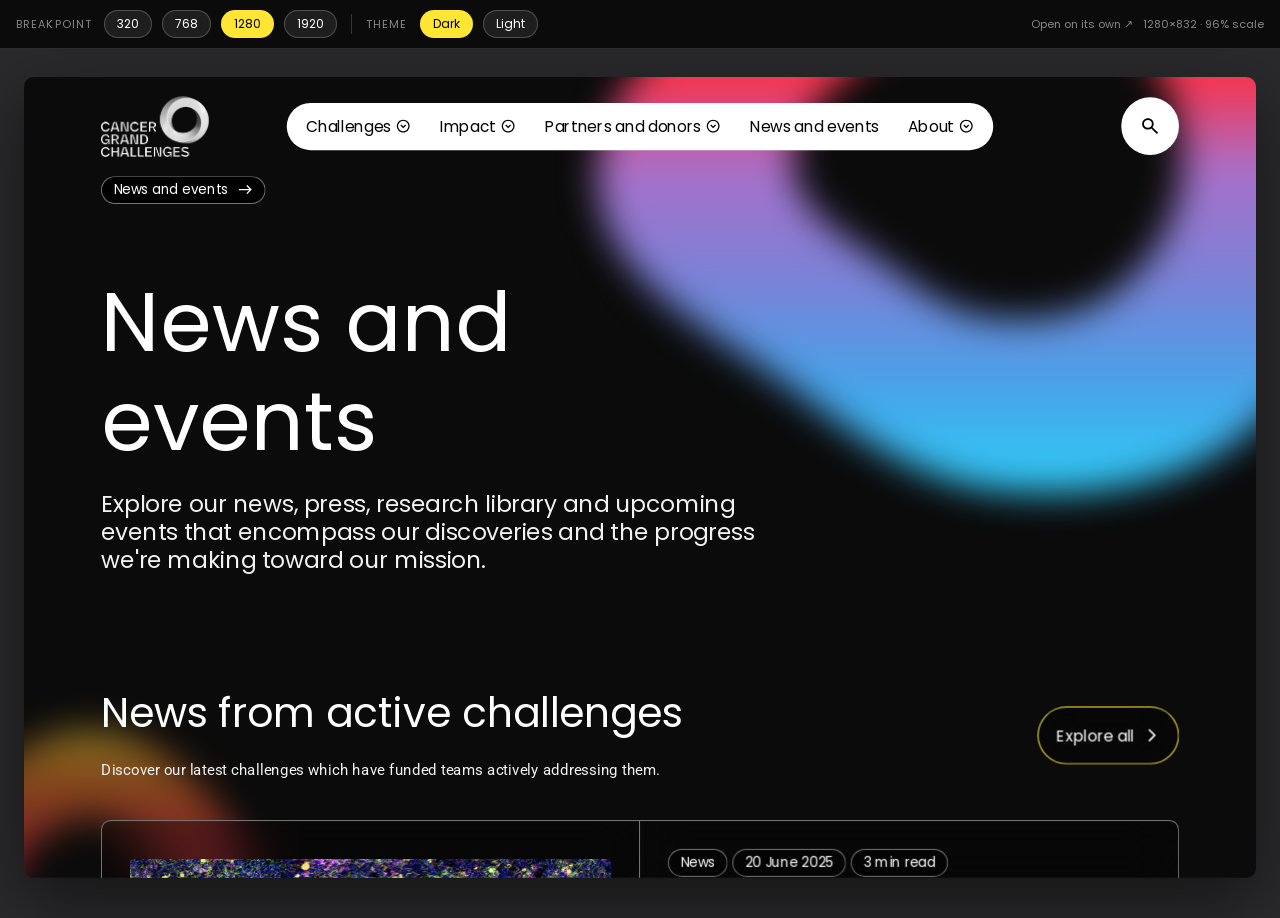
==== commit e6f90679: "Put the prototype harness at the site root Opening the site now lands on the breakpoint and theme to" ====
--- a/index.html
+++ b/index.html
@@ -3,559 +3,247 @@
 <head>
 <meta charset="utf-8">
 <meta name="viewport" content="width=device-width, initial-scale=1">
-<title>News and events | Cancer Grand Challenges</title>
-<meta name="description" content="Explore Cancer Grand Challenges news, press releases, the research library and upcoming conferences.">
+<title>Preview — CGC news hub</title>
 
 <link rel="preconnect" href="https://fonts.googleapis.com">
 <link rel="preconnect" href="https://fonts.gstatic.com" crossorigin>
-<link href="https://fonts.googleapis.com/css2?family=Poppins:wght@400;500&family=Roboto:wght@400;500&display=swap" rel="stylesheet">
-<link href="https://fonts.googleapis.com/css2?family=Material+Symbols+Outlined:opsz,wght,FILL,GRAD@24,300,0,0&display=swap" rel="stylesheet">
-
-<link rel="stylesheet" href="assets/css/tokens.css">
-<link rel="stylesheet" href="assets/css/styles.css">
+<link href="https://fonts.googleapis.com/css2?family=Poppins:wght@400;500&display=swap" rel="stylesheet">
+
+<style>
+  :root {
+    --desk: #2A2A2C;
+    --bar: rgba(0, 0, 0, 0.72);
+    --hairline: rgba(255, 255, 255, 0.14);
+    --chip: rgba(255, 255, 255, 0.08);
+    --chip-edge: rgba(255, 255, 255, 0.22);
+    --ink: #FFFFFF;
+    --ink-dim: rgba(255, 255, 255, 0.5);
+    --accent: #FFE534;
+  }
+  :root[data-theme='light'] { --desk: #8E8E91; }
+
+  * { box-sizing: border-box; }
+
+  body {
+    margin: 0;
+    min-height: 100vh;
+    background: var(--desk);
+    font-family: 'Poppins', system-ui, sans-serif;
+    -webkit-font-smoothing: antialiased;
+  }
+
+  /* --- toolbar --- */
+  .bar {
+    position: sticky;
+    top: 0;
+    z-index: 20;
+    display: flex;
+    flex-direction: row;
+    flex-wrap: wrap;
+    align-items: center;
+    gap: 10px;
+    padding: 10px 16px;
+    background: var(--bar);
+    backdrop-filter: blur(18px);
+    border-bottom: 1px solid var(--hairline);
+  }
+
+  .bar__label {
+    font-size: 11px;
+    line-height: 1.2;
+    letter-spacing: 0.1em;
+    text-transform: uppercase;
+    color: var(--ink-dim);
+    margin-right: 2px;
+  }
+
+  .bar__divider {
+    width: 1px;
+    height: 20px;
+    background: rgba(255, 255, 255, 0.18);
+    margin: 0 4px;
+  }
+
+  .bar__open {
+    margin-left: auto;
+    font-size: 11px;
+    line-height: 1.2;
+    color: var(--ink-dim);
+    text-decoration: none;
+    white-space: nowrap;
+  }
+  .bar__open:hover { color: var(--ink); }
+
+  .bar__readout {
+    font-size: 11px;
+    line-height: 1.2;
+    color: var(--ink-dim);
+  }
+
+  .chip {
+    padding: 7px 13px;
+    border: none;
+    border-radius: 100px;
+    background: var(--chip);
+    box-shadow: inset 0 0 0 1px var(--chip-edge);
+    color: var(--ink);
+    font-family: inherit;
+    font-size: 12px;
+    line-height: 1.2;
+    cursor: pointer;
+  }
+  .chip[aria-pressed='true'] {
+    background: var(--accent);
+    box-shadow: none;
+    color: #000;
+  }
+  .chip:focus-visible { outline: 2px solid var(--accent); outline-offset: 2px; }
+
+  /* --- device window ---
+     The frame is a real iframe, so the page's own media queries do the work:
+     what you see at 768 is what a 768px browser gets, not a simulation. */
+  .stage { padding: 28px 24px 40px; }
+
+  .sizer { margin: 0 auto; }
+
+  .viewport {
+    transform-origin: top left;
+    overflow: hidden;
+    background: #0B0B0B;
+    border-radius: 10px;
+    box-shadow: 0 24px 70px rgba(0, 0, 0, 0.5),
+                inset 0 0 0 1px rgba(255, 255, 255, 0.12);
+  }
+  .viewport iframe {
+    display: block;
+    width: 100%;
+    height: 100%;
+    border: 0;
+  }
+</style>
 </head>
 <body>
 
-<a class="skip-link" href="#main">Skip to content</a>
-
-<!-- Icon sprite -->
-<svg width="0" height="0" aria-hidden="true" focusable="false" style="position:absolute">
-<defs>
-<symbol id="i-external" viewBox="0 0 24 24"><path d="M 10.675 10 L 7.6 13.075 L 9 14.5 L 13.5 10 L 9 5.5 L 7.6 6.925 L 10.675 10 Z M 10 20 C 8.617 20 7.317 19.738 6.1 19.213 C 4.883 18.688 3.825 17.975 2.925 17.075 C 2.025 16.175 1.313 15.117 0.788 13.9 C 0.263 12.683 0 11.383 0 10 C 0 8.617 0.263 7.317 0.788 6.1 C 1.313 4.883 2.025 3.825 2.925 2.925 C 3.825 2.025 4.883 1.313 6.1 0.788 C 7.317 0.263 8.617 0 10 0 C 11.383 0 12.683 0.263 13.9 0.788 C 15.117 1.313 16.175 2.025 17.075 2.925 C 17.975 3.825 18.688 4.883 19.213 6.1 C 19.738 7.317 20 8.617 20 10 C 20 11.383 19.738 12.683 19.213 13.9 C 18.688 15.117 17.975 16.175 17.075 17.075 C 16.175 17.975 15.117 18.688 13.9 19.213 C 12.683 19.738 11.383 20 10 20 Z M 10 18 C 12.233 18 14.125 17.225 15.675 15.675 C 17.225 14.125 18 12.233 18 10 C 18 7.767 17.225 5.875 15.675 4.325 C 14.125 2.775 12.233 2 10 2 C 7.767 2 5.875 2.775 4.325 4.325 C 2.775 5.875 2 7.767 2 10 C 2 12.233 2.775 14.125 4.325 15.675 C 5.875 17.225 7.767 18 10 18 Z" fill="currentColor" fill-rule="evenodd" transform="matrix(0 1 -1 0 22 2)"/></symbol>
-<symbol id="i-search" viewBox="0 0 24 24"><path d="M 16.6 18 L 10.3 11.7 C 9.8 12.1 9.225 12.417 8.575 12.65 C 7.925 12.883 7.233 13 6.5 13 C 4.683 13 3.146 12.371 1.888 11.113 C 0.629 9.854 0 8.317 0 6.5 C 0 4.683 0.629 3.146 1.888 1.888 C 3.146 0.629 4.683 0 6.5 0 C 8.317 0 9.854 0.629 11.113 1.888 C 12.371 3.146 13 4.683 13 6.5 C 13 7.233 12.883 7.925 12.65 8.575 C 12.417 9.225 12.1 9.8 11.7 10.3 L 18 16.6 L 16.6 18 Z M 6.5 11 C 7.75 11 8.813 10.563 9.688 9.688 C 10.563 8.813 11 7.75 11 6.5 C 11 5.25 10.563 4.188 9.688 3.313 C 8.813 2.438 7.75 2 6.5 2 C 5.25 2 4.188 2.438 3.313 3.313 C 2.438 4.188 2 5.25 2 6.5 C 2 7.75 2.438 8.813 3.313 9.688 C 4.188 10.563 5.25 11 6.5 11 Z" fill="currentColor" fill-rule="evenodd" transform="matrix(1 0 0 1 3 3)"/></symbol>
-<symbol id="i-arrow" viewBox="0 0 24 24"><path d="M 6 20 L 6 3.825 L 1.4 8.4 L 0 7 L 7 0 L 14 7 L 12.6 8.425 L 8 3.825 L 8 20 L 6 20 Z" fill="currentColor" fill-rule="evenodd" transform="matrix(0 1 -1 0 22 5)"/></symbol>
-<symbol id="i-chevron-right" viewBox="0 0 24 24"><path d="M 1.775 20 L 0 18.225 L 8.225 10 L 0 1.775 L 1.775 0 L 11.775 10 L 1.775 20 Z" fill="currentColor" fill-rule="evenodd" transform="matrix(1 0 0 1 6.112 1.887)"/></symbol>
-<symbol id="i-chevron-left" viewBox="0 0 24 24"><path d="M 1.775 20 L 0 18.225 L 8.225 10 L 0 1.775 L 1.775 0 L 11.775 10 L 1.775 20 Z" fill="currentColor" fill-rule="evenodd" transform="matrix(-1 0 0 -1 17.887 21.887)"/></symbol>
-<symbol id="i-chevron-down" viewBox="0 0 24 24"><path d="M 1.775 20 L 0 18.225 L 8.225 10 L 0 1.775 L 1.775 0 L 11.775 10 L 1.775 20 Z" fill="currentColor" fill-rule="evenodd" transform="matrix(0 1 -1 0 22 6)"/></symbol>
-<symbol id="i-mail" viewBox="0 0 24 24"><path d="M 2 16 C 1.45 16 0.979 15.804 0.588 15.412 C 0.196 15.021 0 14.55 0 14 L 0 2 C 0 1.45 0.196 0.979 0.588 0.588 C 0.979 0.196 1.45 0 2 0 L 18 0 C 18.55 0 19.021 0.196 19.413 0.588 C 19.804 0.979 20 1.45 20 2 L 20 14 C 20 14.55 19.804 15.021 19.413 15.412 C 19.021 15.804 18.55 16 18 16 L 2 16 Z M 10 9 L 2 4 L 2 14 L 18 14 L 18 4 L 10 9 Z M 10 7 L 18 2 L 2 2 L 10 7 Z M 2 4 L 2 2 L 2 14 L 2 4 Z" fill="currentColor" fill-rule="evenodd" transform="matrix(1 0 0 1 2 4)"/></symbol>
-<symbol id="i-linkedin" viewBox="0 0 24 24"><path d="M 22 20 L 17.138 20 L 17.138 12.969 C 17.138 11.129 16.377 9.873 14.705 9.873 C 13.425 9.873 12.714 10.72 12.383 11.537 C 12.259 11.831 12.278 12.239 12.278 12.648 L 12.278 20 L 7.461 20 C 7.461 20 7.523 7.546 7.461 6.414 L 12.278 6.414 L 12.278 8.546 C 12.563 7.614 14.102 6.283 16.558 6.283 C 19.606 6.283 22 8.237 22 12.445 L 22 20 Z M 2.59 4.714 L 2.559 4.714 C 1.006 4.714 0 3.675 0 2.359 C 0 1.017 1.036 0 2.619 0 C 4.201 0 5.174 1.014 5.205 2.355 C 5.205 3.672 4.201 4.714 2.59 4.714 Z M 0.555 6.414 L 4.843 6.414 L 4.843 20 L 0.555 20 L 0.555 6.414 Z" fill="currentColor" fill-rule="nonzero" transform="matrix(1 0 0 1 1 2)"/></symbol>
-<symbol id="i-x" viewBox="0 0 24 24"><path d="M 11.641 8.464 L 18.922 0 L 17.197 0 L 10.874 7.349 L 5.824 0 L 0 0 L 7.636 11.114 L 0 19.99 L 1.726 19.99 L 8.402 12.228 L 13.735 19.99 L 19.56 19.99 L 11.64 8.464 L 11.641 8.464 Z M 9.277 11.212 L 8.504 10.105 L 2.347 1.299 L 4.998 1.299 L 9.966 8.406 L 10.74 9.512 L 17.198 18.75 L 14.547 18.75 L 9.277 11.212 L 9.277 11.212 Z" fill="currentColor" fill-rule="evenodd" transform="matrix(1 0 0 1 2 2)"/></symbol>
-<symbol id="i-youtube" viewBox="0 0 24 24"><path d="M 23.5 2.624 C 23.224 1.59 22.412 0.778 21.378 0.502 C 19.505 0 12 0 12 0 C 12 0 4.495 0 2.624 0.502 C 1.59 0.778 0.778 1.59 0.502 2.624 C 0 4.495 0 8.4 0 8.4 C 0 8.4 0 12.306 0.502 14.177 C 0.778 15.21 1.59 16.022 2.624 16.299 C 4.495 16.801 12 16.801 12 16.801 C 12 16.801 19.505 16.801 21.376 16.299 C 22.41 16.022 23.222 15.21 23.498 14.177 C 24 12.306 24 8.4 24 8.4 C 24 8.4 24 4.495 23.5 2.624 Z M 9.6 12 L 9.6 4.801 L 15.835 8.4 L 9.6 12 Z" fill="currentColor" fill-rule="evenodd" transform="matrix(1 0 0 1 0 4)"/></symbol>
-</defs>
-</svg>
-
-<!-- The gradient every cell graphic is filled with -->
-<svg width="0" height="0" aria-hidden="true" style="position:absolute" focusable="false"><defs><linearGradient id="cgcCell" x1="0" y1="0" x2="0" y2="1"><stop offset="0" stop-color="#FFE534" /><stop offset="0.125" stop-color="#FB8D2B" /><stop offset="0.255" stop-color="#FA5A38" /><stop offset="0.395" stop-color="#FA3048" /><stop offset="0.535" stop-color="#A771CB" /><stop offset="0.685" stop-color="#7D81D6" /><stop offset="0.84" stop-color="#49A1E8" /><stop offset="1" stop-color="#2FCEF8" /></linearGradient></defs></svg>
-
-<div class="page">
-
-  <div class="page__grain" aria-hidden="true"></div>
-
-  <div class="cell-layer" aria-hidden="true" data-cell-layer>
-    <svg viewBox="0 0 800 711.522" aria-hidden="true" class="cell cell--hero" style="left:var(--cell1-l);top:0;width:var(--cell1-w);opacity:1"><path d="M 417.198 0.49 C 520.851 -5.65 619.255 46.531 691.494 121.118 C 762.581 194.514 804.001 293.328 799.694 395.414 C 795.549 493.678 745.294 585.087 669.288 647.504 C 599.766 704.596 506.839 717.086 417.198 709.525 C 335.804 702.661 269.559 657.445 204.323 608.29 C 122.726 546.806 7.194 497.351 0.329 395.414 C -6.632 292.059 98.377 223.038 173.579 151.795 C 245.721 83.45 317.996 6.366 417.198 0.49 Z" fill="url(#cgcCell)" /><path d="M 208.599 0.245 C 260.426 -2.825 309.628 23.266 345.747 60.559 C 381.29 97.257 402 146.664 399.847 197.707 C 397.774 246.839 372.647 292.544 334.644 323.752 C 299.883 352.298 253.42 358.543 208.599 354.763 C 167.902 351.33 134.779 328.723 102.161 304.145 C 61.363 273.403 3.597 248.676 0.164 197.707 C -3.316 146.029 49.189 111.519 86.789 75.898 C 122.861 41.725 158.998 3.183 208.599 0.245 Z" fill="var(--c-bg)" transform="translate(200 178)" /></svg>
-    <svg viewBox="0 0 800 837.013" aria-hidden="true" class="cell" style="left:-8.07%;top:8.33%;width:26.77%;opacity:0.5"><path d="M 410.833 0.093 C 519.711 2.875 611.434 73.735 684.695 154.328 C 753.955 230.518 800.894 325.228 799.987 428.19 C 799.088 530.291 750.517 623.51 679.915 697.272 C 607.512 772.915 515.188 826.159 410.833 834.759 C 296.97 844.143 174.527 826.066 93.415 745.608 C 12.079 664.928 -4.556 542.62 0.96 428.19 C 6.179 319.908 47.636 218.269 122.607 139.964 C 199.382 59.776 299.853 -2.743 410.833 0.093 Z" fill="url(#cgcCell)" /><path d="M 205.416 0.046 C 259.856 1.438 305.717 36.868 342.347 77.164 C 376.977 115.259 400.447 162.614 399.994 214.095 C 399.544 265.145 375.258 311.755 339.957 348.636 C 303.756 386.457 257.594 413.079 205.416 417.379 C 148.485 422.071 87.263 413.033 46.707 372.804 C 6.04 332.464 -2.278 271.31 0.48 214.095 C 3.09 159.954 23.818 109.134 61.304 69.982 C 99.691 29.888 149.927 -1.372 205.416 0.046 Z" fill="var(--c-bg)" transform="translate(200 209.544)" /></svg>
-    <svg viewBox="0 0 800 947.909" aria-hidden="true" class="cell" style="left:64.74%;top:17.69%;width:14.74%;opacity:0.58"><path d="M 391.314 2.764 C 508.416 15.94 591.903 110.345 668.285 200.08 C 736.698 280.453 784.982 371.982 795.024 477.051 C 806.311 595.151 804.046 722.495 726.82 812.557 C 645.22 907.72 516.664 946.436 391.314 947.86 C 264.438 949.302 127.541 919.204 48.097 820.267 C -26.75 727.055 13.955 596.592 13.265 477.051 C 12.568 356.266 -31.176 224.301 44.112 129.848 C 123.969 29.662 263.998 -11.562 391.314 2.764 Z" fill="url(#cgcCell)" /><path d="M 195.657 1.382 C 254.208 7.97 295.952 55.172 334.142 100.04 C 368.349 140.227 392.491 185.991 397.512 238.525 C 403.155 297.575 402.023 361.248 363.41 406.279 C 322.61 453.86 258.332 473.218 195.657 473.93 C 132.219 474.651 63.77 459.602 24.049 410.134 C -13.375 363.528 6.978 298.296 6.633 238.525 C 6.284 178.133 -15.588 112.151 22.056 64.924 C 61.985 14.831 131.999 -5.781 195.657 1.382 Z" fill="var(--c-bg)" transform="translate(200 237)" /></svg>
-    <svg viewBox="0 0 800 837.013" aria-hidden="true" class="cell" style="left:16.82%;top:33.1%;width:23.75%;opacity:0.58"><path d="M 410.833 0.093 C 519.711 2.875 611.434 73.735 684.695 154.328 C 753.955 230.518 800.894 325.228 799.987 428.19 C 799.088 530.291 750.517 623.51 679.915 697.272 C 607.512 772.915 515.188 826.159 410.833 834.759 C 296.97 844.143 174.527 826.066 93.415 745.608 C 12.079 664.928 -4.556 542.62 0.96 428.19 C 6.179 319.908 47.636 218.269 122.607 139.964 C 199.382 59.776 299.853 -2.743 410.833 0.093 Z" fill="url(#cgcCell)" /><path d="M 205.416 0.046 C 259.856 1.438 305.717 36.868 342.347 77.164 C 376.977 115.259 400.447 162.614 399.994 214.095 C 399.544 265.145 375.258 311.755 339.957 348.636 C 303.756 386.457 257.594 413.079 205.416 417.379 C 148.485 422.071 87.263 413.033 46.707 372.804 C 6.04 332.464 -2.278 271.31 0.48 214.095 C 3.09 159.954 23.818 109.134 61.304 69.982 C 99.691 29.888 149.927 -1.372 205.416 0.046 Z" fill="var(--c-bg)" transform="translate(200 209.544)" /></svg>
-    <svg viewBox="0 0 800 710.562" aria-hidden="true" class="cell" style="left:69.27%;top:44.9%;width:40.63%;opacity:0.58"><path d="M 406.969 0.031 C 498.861 -0.395 593.807 2.755 665.119 60.711 C 743.353 124.293 793.435 218.218 799.273 318.862 C 805.443 425.232 772.406 533.616 696.911 608.804 C 621.546 683.864 513.085 716.865 406.969 709.574 C 307.434 702.735 226.279 640.617 154.309 571.521 C 80.305 500.473 0.631 421.448 0.004 318.862 C -0.625 215.907 70.155 126.589 151.201 63.094 C 223.059 6.799 315.686 0.454 406.969 0.031 Z" fill="url(#cgcCell)" /><path d="M 203.484 0.016 C 249.43 -0.197 296.904 1.378 332.559 30.356 C 371.677 62.147 396.718 109.109 399.637 159.431 C 402.722 212.616 386.203 266.808 348.456 304.402 C 310.773 341.932 256.543 358.433 203.484 354.787 C 153.717 351.367 113.139 320.309 77.154 285.761 C 40.153 250.237 0.316 210.724 0.002 159.431 C -0.313 107.953 35.077 63.295 75.601 31.547 C 111.529 3.399 157.843 0.227 203.484 0.016 Z" fill="var(--c-bg)" transform="translate(200 178)" /></svg>
-    <svg viewBox="0 0 800 901.322" aria-hidden="true" class="cell" style="left:-11.98%;top:61.3%;width:36.46%;opacity:0.5"><path d="M 359.573 0.11 C 469.157 -4.153 532.13 116.672 609.058 194.833 C 684.95 271.941 782.402 337.087 796.775 444.319 C 812.652 562.773 768.974 684.741 686.291 771.037 C 602.029 858.981 481.157 907.806 359.573 900.628 C 243.893 893.798 140.536 825.994 69.281 734.61 C 5.871 653.288 -7.924 546.775 3.773 444.319 C 14.09 353.952 71.911 284.507 128.771 213.518 C 196.868 128.5 250.728 4.344 359.573 0.11 Z" fill="url(#cgcCell)" /><path d="M 179.786 0.055 C 234.579 -2.077 266.065 58.336 304.529 97.416 C 342.475 135.971 391.201 168.543 398.387 222.159 C 406.326 281.386 384.487 342.371 343.146 385.519 C 301.015 429.491 240.578 453.903 179.786 450.314 C 121.947 446.899 70.268 412.997 34.641 367.305 C 2.936 326.644 -3.962 273.387 1.887 222.159 C 7.045 176.976 35.955 142.253 64.386 106.759 C 98.434 64.25 125.364 2.172 179.786 0.055 Z" fill="var(--c-bg)" transform="translate(200 225.891)" /></svg>
-    <svg viewBox="0 0 800 620.15" aria-hidden="true" class="cell" style="left:66.67%;top:77.43%;width:33.85%;opacity:0.55"><path d="M 414.086 3.083 C 504.24 -2.954 599.548 -5.7 670.547 50.186 C 748.74 111.734 796.309 207.198 799.746 306.648 C 803.292 409.272 769.895 518.34 688.908 581.47 C 613.47 640.276 509.223 617.181 414.086 607.277 C 332.704 598.805 257.301 577.715 191.089 529.645 C 108.74 469.859 0.29 408.411 0.001 306.648 C -0.289 204.835 107.703 142.573 189.815 82.377 C 256.294 33.641 331.841 8.59 414.086 3.083 Z" fill="url(#cgcCell)" /><path d="M 207.043 1.541 C 252.12 -1.477 299.774 -2.85 335.274 25.093 C 374.37 55.867 398.154 103.599 399.873 153.324 C 401.646 204.636 384.947 259.17 344.454 290.735 C 306.735 320.138 254.611 308.591 207.043 303.639 C 166.352 299.402 128.651 288.858 95.545 264.822 C 54.37 234.929 0.145 204.205 0 153.324 C -0.145 102.418 53.851 71.286 94.907 41.188 C 128.147 16.821 165.92 4.295 207.043 1.541 Z" fill="var(--c-bg)" transform="translate(200 155)" /></svg>
-    <svg viewBox="0 0 800 634.583" aria-hidden="true" class="cell" style="left:9.38%;top:92.39%;width:30.21%;opacity:0.4"><path d="M 362.789 0.023 C 449.551 -1.072 527.163 37.152 596.961 88.699 C 683.344 152.495 803.033 215.528 799.941 322.871 C 796.858 429.948 671.27 482.022 583.851 543.932 C 516.511 591.623 445.115 626.848 362.789 632.462 C 273.052 638.582 177.76 634.712 109.372 576.288 C 36.694 514.198 -4.567 418.33 0.403 322.871 C 5.173 231.244 65.947 155.568 134.454 94.536 C 198.394 37.572 277.163 1.103 362.789 0.023 Z" fill="url(#cgcCell)" /><path d="M 181.395 0.011 C 224.776 -0.536 263.582 18.576 298.48 44.35 C 341.672 76.248 401.516 107.764 399.971 161.435 C 398.429 214.974 335.635 241.011 291.925 271.966 C 258.255 295.811 222.558 313.424 181.395 316.231 C 136.526 319.291 88.88 317.356 54.686 288.144 C 18.347 257.099 -2.283 209.165 0.202 161.435 C 2.587 115.622 32.974 77.784 67.227 47.268 C 99.197 18.786 138.581 0.552 181.395 0.011 Z" fill="var(--c-bg)" transform="translate(200 148)" /></svg>
-    <svg viewBox="0 0 800 710.562" aria-hidden="true" class="cell" style="left:38.02%;top:53.6%;width:19.79%;opacity:0.55"><path d="M 406.969 0.031 C 498.861 -0.395 593.807 2.755 665.119 60.711 C 743.353 124.293 793.435 218.218 799.273 318.862 C 805.443 425.232 772.406 533.616 696.911 608.804 C 621.546 683.864 513.085 716.865 406.969 709.574 C 307.434 702.735 226.279 640.617 154.309 571.521 C 80.305 500.473 0.631 421.448 0.004 318.862 C -0.625 215.907 70.155 126.589 151.201 63.094 C 223.059 6.799 315.686 0.454 406.969 0.031 Z" fill="url(#cgcCell)" /><path d="M 203.484 0.016 C 249.43 -0.197 296.904 1.378 332.559 30.356 C 371.677 62.147 396.718 109.109 399.637 159.431 C 402.722 212.616 386.203 266.808 348.456 304.402 C 310.773 341.932 256.543 358.433 203.484 354.787 C 153.717 351.367 113.139 320.309 77.154 285.761 C 40.153 250.237 0.316 210.724 0.002 159.431 C -0.313 107.953 35.077 63.295 75.601 31.547 C 111.529 3.399 157.843 0.227 203.484 0.016 Z" fill="var(--c-bg)" transform="translate(200 178)" /></svg>
-    <svg viewBox="0 0 800 710.562" aria-hidden="true" class="cell" style="left:-6.25%;top:40.2%;width:22.92%;opacity:0.48"><path d="M 406.969 0.031 C 498.861 -0.395 593.807 2.755 665.119 60.711 C 743.353 124.293 793.435 218.218 799.273 318.862 C 805.443 425.232 772.406 533.616 696.911 608.804 C 621.546 683.864 513.085 716.865 406.969 709.574 C 307.434 702.735 226.279 640.617 154.309 571.521 C 80.305 500.473 0.631 421.448 0.004 318.862 C -0.625 215.907 70.155 126.589 151.201 63.094 C 223.059 6.799 315.686 0.454 406.969 0.031 Z" fill="url(#cgcCell)" /><path d="M 203.484 0.016 C 249.43 -0.197 296.904 1.378 332.559 30.356 C 371.677 62.147 396.718 109.109 399.637 159.431 C 402.722 212.616 386.203 266.808 348.456 304.402 C 310.773 341.932 256.543 358.433 203.484 354.787 C 153.717 351.367 113.139 320.309 77.154 285.761 C 40.153 250.237 0.316 210.724 0.002 159.431 C -0.313 107.953 35.077 63.295 75.601 31.547 C 111.529 3.399 157.843 0.227 203.484 0.016 Z" fill="var(--c-bg)" transform="translate(200 178)" /></svg>
-    <svg viewBox="0 0 800 947.909" aria-hidden="true" class="cell" style="left:22.4%;top:69.5%;width:17.19%;opacity:0.46"><path d="M 391.314 2.764 C 508.416 15.94 591.903 110.345 668.285 200.08 C 736.698 280.453 784.982 371.982 795.024 477.051 C 806.311 595.151 804.046 722.495 726.82 812.557 C 645.22 907.72 516.664 946.436 391.314 947.86 C 264.438 949.302 127.541 919.204 48.097 820.267 C -26.75 727.055 13.955 596.592 13.265 477.051 C 12.568 356.266 -31.176 224.301 44.112 129.848 C 123.969 29.662 263.998 -11.562 391.314 2.764 Z" fill="url(#cgcCell)" /><path d="M 195.657 1.382 C 254.208 7.97 295.952 55.172 334.142 100.04 C 368.349 140.227 392.491 185.991 397.512 238.525 C 403.155 297.575 402.023 361.248 363.41 406.279 C 322.61 453.86 258.332 473.218 195.657 473.93 C 132.219 474.651 63.77 459.602 24.049 410.134 C -13.375 363.528 6.978 298.296 6.633 238.525 C 6.284 178.133 -15.588 112.151 22.056 64.924 C 61.985 14.831 131.999 -5.781 195.657 1.382 Z" fill="var(--c-bg)" transform="translate(200 237)" /></svg>
-    <svg viewBox="0 0 800 710.562" aria-hidden="true" class="cell" style="left:40.1%;top:85.2%;width:26.04%;opacity:0.58"><path d="M 406.969 0.031 C 498.861 -0.395 593.807 2.755 665.119 60.711 C 743.353 124.293 793.435 218.218 799.273 318.862 C 805.443 425.232 772.406 533.616 696.911 608.804 C 621.546 683.864 513.085 716.865 406.969 709.574 C 307.434 702.735 226.279 640.617 154.309 571.521 C 80.305 500.473 0.631 421.448 0.004 318.862 C -0.625 215.907 70.155 126.589 151.201 63.094 C 223.059 6.799 315.686 0.454 406.969 0.031 Z" fill="url(#cgcCell)" /><path d="M 203.484 0.016 C 249.43 -0.197 296.904 1.378 332.559 30.356 C 371.677 62.147 396.718 109.109 399.637 159.431 C 402.722 212.616 386.203 266.808 348.456 304.402 C 310.773 341.932 256.543 358.433 203.484 354.787 C 153.717 351.367 113.139 320.309 77.154 285.761 C 40.153 250.237 0.316 210.724 0.002 159.431 C -0.313 107.953 35.077 63.295 75.601 31.547 C 111.529 3.399 157.843 0.227 203.484 0.016 Z" fill="var(--c-bg)" transform="translate(200 178)" /></svg>
+<div class="bar">
+  <span class="bar__label">Breakpoint</span>
+  <button class="chip" type="button" data-bp="320" aria-pressed="false">320</button>
+  <button class="chip" type="button" data-bp="768" aria-pressed="false">768</button>
+  <button class="chip" type="button" data-bp="1280" aria-pressed="true">1280</button>
+  <button class="chip" type="button" data-bp="1920" aria-pressed="false">1920</button>
+
+  <span class="bar__divider"></span>
+
+  <span class="bar__label">Theme</span>
+  <button class="chip" type="button" data-theme-tab="dark" aria-pressed="true">Dark</button>
+  <button class="chip" type="button" data-theme-tab="light" aria-pressed="false">Light</button>
+
+  <a class="bar__open" href="page.html" target="_blank" rel="noopener">Open on its own &#8599;</a>
+  <span class="bar__readout" data-readout></span>
+</div>
+
+<div class="stage">
+  <div class="sizer" data-sizer>
+    <div class="viewport" data-viewport>
+      <iframe src="page.html" title="CGC news hub" data-frame></iframe>
+    </div>
   </div>
-
-  <!-- ====================================================================
-       Header
-       ==================================================================== -->
-  <header class="site-header">
-    <a class="site-header__logo" href="/">
-      <img src="assets/img/cgc-logo.png" alt="Cancer Grand Challenges" width="878" height="492">
-    </a>
-
-    <nav class="nav-pill" aria-label="Main">
-      <a class="nav-pill__link" href="#">Challenges <svg class="icon" aria-hidden="true"><use href="#i-external"></use></svg></a>
-      <a class="nav-pill__link" href="#">Impact <svg class="icon" aria-hidden="true"><use href="#i-external"></use></svg></a>
-      <a class="nav-pill__link" href="#">Partners and donors <svg class="icon" aria-hidden="true"><use href="#i-external"></use></svg></a>
-      <a class="nav-pill__link" href="#" aria-current="page">News and events</a>
-      <a class="nav-pill__link" href="#">About <svg class="icon" aria-hidden="true"><use href="#i-external"></use></svg></a>
-    </nav>
-
-    <div class="header-actions">
-      <button class="icon-btn" type="button" aria-label="Search">
-        <svg class="icon icon--lg" aria-hidden="true"><use href="#i-search"></use></svg>
-      </button>
-      <button class="burger" type="button" aria-label="Main menu" aria-expanded="false">
-        <span></span><span></span><span></span>
-      </button>
-    </div>
-  </header>
-
-  <!-- ====================================================================
-       Breadcrumb + hero
-       ==================================================================== -->
-  <nav class="breadcrumb" aria-label="Breadcrumb">
-    <a class="breadcrumb__link" href="#">News and events <svg class="icon" aria-hidden="true"><use href="#i-arrow"></use></svg></a>
-  </nav>
-
-  <section class="hero">
-    <h1 class="hero__title">News and events</h1>
-    <p class="hero__standfirst">Explore our news, press, research library and upcoming events that encompass our discoveries and the progress we're making toward our mission.</p>
-  </section>
-
-  <main class="content" id="main">
-
-    <!-- ==================================================================
-         News from active challenges
-         ================================================================== -->
-    <section class="section" aria-labelledby="news-heading">
-      <div class="section-head section-head--cta">
-        <div class="section-head__copy">
-          <h2 class="section-head__title" id="news-heading">News from active challenges</h2>
-          <p class="section-head__intro">Discover our latest challenges which have funded teams actively addressing them.</p>
-        </div>
-        <a class="btn btn--section" href="#">Explore all <svg class="icon" aria-hidden="true"><use href="#i-chevron-right"></use></svg></a>
-      </div>
-
-      <div class="news-grid">
-        <article class="teaser teaser--featured">
-          <div class="teaser__media-col">
-            <div class="teaser__media">
-              <img src="assets/img/news-featured.jpg" alt="" width="729" height="409" loading="lazy">
-            </div>
-          </div>
-          <div class="teaser__body">
-            <div class="meta">
-              <span class="meta__item meta__item--type">News</span>
-              <span class="meta__item">23 April 2025</span>
-              <span class="meta__item">10 min read</span>
-            </div>
-            <h3 class="teaser__title"><a href="#">Global characterisation of mutational signatures reveals bacterial toxin as a potential driver of early-onset colorectal cancer</a></h3>
-            <p class="teaser__summary">New research links a bacterial toxin to the rising incidence of colorectal cancer in people under 50.</p>
-            <div class="tags">
-              <span class="tag"><span class="tag__icon" aria-hidden="true">science</span>Cachexia</span>
-              <span class="tag"><span class="tag__icon" aria-hidden="true">groups</span>PRECISION</span>
-            </div>
-          </div>
-        </article>
-
-        <div class="news-list">
-          <article class="teaser teaser--list">
-            <div class="meta">
-              <span class="meta__item meta__item--type">News</span>
-              <span class="meta__item">20 June 2025</span>
-              <span class="meta__item">3 min read</span>
-            </div>
-            <h3 class="teaser__title"><a href="#">Teaching the immune system to see more: a multi-target approach to childhood brain tumours</a></h3>
-            <div class="tags tags--bottom">
-              <span class="tag"><span class="tag__icon" aria-hidden="true">science</span>Solid tumours in children</span>
-              <span class="tag"><span class="tag__icon" aria-hidden="true">groups</span>NexTGen</span>
-            </div>
-          </article>
-
-          <article class="teaser teaser--list">
-            <div class="meta">
-              <span class="meta__item meta__item--type">News</span>
-              <span class="meta__item">24 June 2025</span>
-              <span class="meta__item">6 min read</span>
-            </div>
-            <h3 class="teaser__title"><a href="#">Designing accessible immunotherapies with AI</a></h3>
-            <div class="tags tags--bottom">
-              <span class="tag"><span class="tag__icon" aria-hidden="true">science</span>T-cell receptors</span>
-              <span class="tag"><span class="tag__icon" aria-hidden="true">groups</span>MATCHMAKERS</span>
-            </div>
-          </article>
-
-          <article class="teaser teaser--list">
-            <div class="meta">
-              <span class="meta__item meta__item--type">News</span>
-              <span class="meta__item">15 January 2025</span>
-              <span class="meta__item">8 min read</span>
-            </div>
-            <h3 class="teaser__title"><a href="#">Unravelling the immune system's antigen proofreading process</a></h3>
-            <div class="tags tags--bottom">
-              <span class="tag"><span class="tag__icon" aria-hidden="true">science</span>Solid tumours in children</span>
-              <span class="tag"><span class="tag__icon" aria-hidden="true">groups</span>NexTGen</span>
-            </div>
-          </article>
-        </div>
-      </div>
-    </section>
-
-    <!-- ==================================================================
-         Press releases
-         ================================================================== -->
-    <section class="section" aria-labelledby="press-heading">
-      <div class="section-head section-head--cta">
-        <div class="section-head__copy">
-          <h2 class="section-head__title" id="press-heading">Press releases</h2>
-          <p class="section-head__intro">See the latest media coverage highlighting Cancer Grand Challenges.</p>
-        </div>
-        <a class="btn btn--section" href="#">Explore all <svg class="icon" aria-hidden="true"><use href="#i-chevron-right"></use></svg></a>
-      </div>
-
-      <div class="press-grid">
-        <article class="teaser teaser--press">
-          <div class="meta">
-            <span class="meta__item meta__item--type">Press</span>
-            <span class="meta__item">30 July 2025</span>
-            <span class="meta__item">National Institutes of Health</span>
-          </div>
-          <h3 class="teaser__title"><a href="#">Lung tumour signals may tamp down food intake</a></h3>
-          <div class="tags">
-            <span class="tag"><span class="tag__icon" aria-hidden="true">science</span>Cachexia</span>
-            <span class="tag"><span class="tag__icon" aria-hidden="true">groups</span>CANCAN</span>
-          </div>
-        </article>
-
-        <article class="teaser teaser--press">
-          <div class="meta">
-            <span class="meta__item meta__item--type">Press</span>
-            <span class="meta__item">18 June 2025</span>
-            <span class="meta__item">The Guardian</span>
-          </div>
-          <h3 class="teaser__title"><a href="#">Global team maps the earliest signs of childhood brain tumours</a></h3>
-          <div class="tags">
-            <span class="tag"><span class="tag__icon" aria-hidden="true">science</span>Paediatric cancers</span>
-            <span class="tag"><span class="tag__icon" aria-hidden="true">groups</span>NexTGen</span>
-          </div>
-        </article>
-
-        <article class="teaser teaser--press">
-          <div class="meta">
-            <span class="meta__item meta__item--type">Press</span>
-            <span class="meta__item">03 May 2025</span>
-            <span class="meta__item">Nature News</span>
-          </div>
-          <h3 class="teaser__title"><a href="#">AI-designed immunotherapies move a step closer to the clinic</a></h3>
-          <div class="tags">
-            <span class="tag"><span class="tag__icon" aria-hidden="true">science</span>Protein design</span>
-            <span class="tag"><span class="tag__icon" aria-hidden="true">groups</span>PROTEUS</span>
-          </div>
-        </article>
-      </div>
-    </section>
-
-    <!-- ==================================================================
-         Upcoming conferences
-         ================================================================== -->
-    <section class="section" aria-labelledby="conferences-heading">
-      <div class="section-head">
-        <h2 class="section-head__title" id="conferences-heading">Upcoming conferences</h2>
-        <p class="section-head__intro">Our conferences embody the Cancer Grand Challenges ethos: a unique opportunity to bring together world-leading researchers from diverse disciplines to share cutting-edge research, and inspire innovative, bold thinking.</p>
-      </div>
-
-      <article class="event">
-        <div class="event__media">
-          <div class="event__image" aria-hidden="true"></div>
-          <span class="event__badge">SOLD OUT</span>
-        </div>
-        <div class="event__body">
-          <div class="meta">
-            <span class="meta__item meta__item--type">Event</span>
-            <span class="meta__item">01 – 03 September 2026</span>
-            <span class="meta__item">The Royal Society, UK</span>
-          </div>
-          <h3 class="event__title teaser__title"><a href="#">Spatial biology</a></h3>
-          <p class="teaser__summary">This landmark conference will bring together global leaders in cancer research, technology development and clinical practice to explore the frontiers of spatial biology.</p>
-          <div class="tags">
-            <span class="tag"><span class="tag__icon" aria-hidden="true">science</span>3D tumour mapping</span>
-            <span class="tag"><span class="tag__icon" aria-hidden="true">groups</span>IMAXT</span>
-            <span class="tag"><span class="tag__icon" aria-hidden="true">groups</span>Rosetta</span>
-          </div>
-        </div>
-      </article>
-
-      <div class="promo promo--sponsor">
-        <div class="promo__panel">
-          <h3 class="promo__title">Want to become a sponsor?</h3>
-        </div>
-        <div class="promo__panel promo__panel--copy">
-          <p class="promo__body">Be part of the future of cancer research. Connect your organisation with some of the leading names in cancer research by sponsoring a Cancer Grand Challenges Conference.</p>
-          <a class="btn btn--on-accent" href="#">Find out more <svg class="icon" aria-hidden="true"><use href="#i-chevron-right"></use></svg></a>
-        </div>
-      </div>
-    </section>
-
-    <!-- ==================================================================
-         Changing the landscape — challenge carousel
-         ================================================================== -->
-    <section class="section" aria-labelledby="landscape-heading">
-      <div class="section-head">
-        <h2 class="section-head__title" id="landscape-heading">Changing the landscape of cancer research</h2>
-        <p class="section-head__intro">From transforming our understanding of the role of mutations in cancer to developing cutting-edge technologies to comprehensively map tumours, Cancer Grand Challenges teams are driving impact against some of the toughest challenges in cancer.</p>
-      </div>
-
-      <div class="band" data-carousel>
-        <div class="cell-stage" aria-hidden="true">
-          <div class="cell-slot" aria-hidden="true" data-cell-slot="0">
-          <div class="cell-slot__inner">
-          <svg viewBox="0 0 800 965.477" class="cell-slot__svg cell-slot__svg--soft"><path d="M 390.429 2.308 C 514.953 19.034 570.996 157.9 649.403 256.076 C 714.177 337.182 797.306 411.286 799.925 515.05 C 802.591 620.687 733.972 709.314 662.813 787.434 C 586.99 870.674 502.739 956.57 390.429 964.602 C 272.155 973.061 153.046 919.601 76.083 829.396 C 3.689 744.545 11.134 626.505 6.873 515.05 C 2.343 396.555 -19.936 270.668 51.094 175.714 C 130.192 69.975 259.553 -15.27 390.429 2.308 Z" fill="url(#cgcCell)" /><path d="M 195.215 1.154 C 257.477 9.517 285.498 78.95 324.701 128.038 C 357.089 168.591 398.653 205.643 399.962 257.525 C 401.295 310.343 366.986 354.657 331.407 393.717 C 293.495 435.337 251.369 478.285 195.215 482.301 C 136.077 486.531 76.523 459.801 38.042 414.698 C 1.845 372.273 5.567 313.253 3.437 257.525 C 1.172 198.277 -9.968 135.334 25.547 87.857 C 65.096 34.987 129.777 -7.635 195.215 1.154 Z" fill="var(--c-bg)" transform="translate(200 242)" /></svg>
-          <svg viewBox="0 0 800 965.477" class="cell-slot__svg cell-slot__svg--sharp"><path d="M 390.429 2.308 C 514.953 19.034 570.996 157.9 649.403 256.076 C 714.177 337.182 797.306 411.286 799.925 515.05 C 802.591 620.687 733.972 709.314 662.813 787.434 C 586.99 870.674 502.739 956.57 390.429 964.602 C 272.155 973.061 153.046 919.601 76.083 829.396 C 3.689 744.545 11.134 626.505 6.873 515.05 C 2.343 396.555 -19.936 270.668 51.094 175.714 C 130.192 69.975 259.553 -15.27 390.429 2.308 Z" fill="url(#cgcCell)" /><path d="M 195.215 1.154 C 257.477 9.517 285.498 78.95 324.701 128.038 C 357.089 168.591 398.653 205.643 399.962 257.525 C 401.295 310.343 366.986 354.657 331.407 393.717 C 293.495 435.337 251.369 478.285 195.215 482.301 C 136.077 486.531 76.523 459.801 38.042 414.698 C 1.845 372.273 5.567 313.253 3.437 257.525 C 1.172 198.277 -9.968 135.334 25.547 87.857 C 65.096 34.987 129.777 -7.635 195.215 1.154 Z" fill="var(--c-bg)" transform="translate(200 242)" /></svg>
-          </div>
-          </div>
-          <div class="cell-slot" aria-hidden="true" data-cell-slot="1">
-          <div class="cell-slot__inner">
-          <svg viewBox="0 0 800 620.15" class="cell-slot__svg cell-slot__svg--soft"><path d="M 414.086 3.083 C 504.24 -2.954 599.548 -5.7 670.547 50.186 C 748.74 111.734 796.309 207.198 799.746 306.648 C 803.292 409.272 769.895 518.34 688.908 581.47 C 613.47 640.276 509.223 617.181 414.086 607.277 C 332.704 598.805 257.301 577.715 191.089 529.645 C 108.74 469.859 0.29 408.411 0.001 306.648 C -0.289 204.835 107.703 142.573 189.815 82.377 C 256.294 33.641 331.841 8.59 414.086 3.083 Z" fill="url(#cgcCell)" /><path d="M 207.043 1.541 C 252.12 -1.477 299.774 -2.85 335.274 25.093 C 374.37 55.867 398.154 103.599 399.873 153.324 C 401.646 204.636 384.947 259.17 344.454 290.735 C 306.735 320.138 254.611 308.591 207.043 303.639 C 166.352 299.402 128.651 288.858 95.545 264.822 C 54.37 234.929 0.145 204.205 0 153.324 C -0.145 102.418 53.851 71.286 94.907 41.188 C 128.147 16.821 165.92 4.295 207.043 1.541 Z" fill="var(--c-bg)" transform="translate(200 155)" /></svg>
-          <svg viewBox="0 0 800 620.15" class="cell-slot__svg cell-slot__svg--sharp"><path d="M 414.086 3.083 C 504.24 -2.954 599.548 -5.7 670.547 50.186 C 748.74 111.734 796.309 207.198 799.746 306.648 C 803.292 409.272 769.895 518.34 688.908 581.47 C 613.47 640.276 509.223 617.181 414.086 607.277 C 332.704 598.805 257.301 577.715 191.089 529.645 C 108.74 469.859 0.29 408.411 0.001 306.648 C -0.289 204.835 107.703 142.573 189.815 82.377 C 256.294 33.641 331.841 8.59 414.086 3.083 Z" fill="url(#cgcCell)" /><path d="M 207.043 1.541 C 252.12 -1.477 299.774 -2.85 335.274 25.093 C 374.37 55.867 398.154 103.599 399.873 153.324 C 401.646 204.636 384.947 259.17 344.454 290.735 C 306.735 320.138 254.611 308.591 207.043 303.639 C 166.352 299.402 128.651 288.858 95.545 264.822 C 54.37 234.929 0.145 204.205 0 153.324 C -0.145 102.418 53.851 71.286 94.907 41.188 C 128.147 16.821 165.92 4.295 207.043 1.541 Z" fill="var(--c-bg)" transform="translate(200 155)" /></svg>
-          </div>
-          </div>
-          <div class="cell-slot" aria-hidden="true" data-cell-slot="2">
-          <div class="cell-slot__inner">
-          <svg viewBox="0 0 800 837.013" class="cell-slot__svg cell-slot__svg--soft"><path d="M 410.833 0.093 C 519.711 2.875 611.434 73.735 684.695 154.328 C 753.955 230.518 800.894 325.228 799.987 428.19 C 799.088 530.291 750.517 623.51 679.915 697.272 C 607.512 772.915 515.188 826.159 410.833 834.759 C 296.97 844.143 174.527 826.066 93.415 745.608 C 12.079 664.928 -4.556 542.62 0.96 428.19 C 6.179 319.908 47.636 218.269 122.607 139.964 C 199.382 59.776 299.853 -2.743 410.833 0.093 Z" fill="url(#cgcCell)" /><path d="M 205.416 0.046 C 259.856 1.438 305.717 36.868 342.347 77.164 C 376.977 115.259 400.447 162.614 399.994 214.095 C 399.544 265.145 375.258 311.755 339.957 348.636 C 303.756 386.457 257.594 413.079 205.416 417.379 C 148.485 422.071 87.263 413.033 46.707 372.804 C 6.04 332.464 -2.278 271.31 0.48 214.095 C 3.09 159.954 23.818 109.134 61.304 69.982 C 99.691 29.888 149.927 -1.372 205.416 0.046 Z" fill="var(--c-bg)" transform="translate(200 209.544)" /></svg>
-          <svg viewBox="0 0 800 837.013" class="cell-slot__svg cell-slot__svg--sharp"><path d="M 410.833 0.093 C 519.711 2.875 611.434 73.735 684.695 154.328 C 753.955 230.518 800.894 325.228 799.987 428.19 C 799.088 530.291 750.517 623.51 679.915 697.272 C 607.512 772.915 515.188 826.159 410.833 834.759 C 296.97 844.143 174.527 826.066 93.415 745.608 C 12.079 664.928 -4.556 542.62 0.96 428.19 C 6.179 319.908 47.636 218.269 122.607 139.964 C 199.382 59.776 299.853 -2.743 410.833 0.093 Z" fill="url(#cgcCell)" /><path d="M 205.416 0.046 C 259.856 1.438 305.717 36.868 342.347 77.164 C 376.977 115.259 400.447 162.614 399.994 214.095 C 399.544 265.145 375.258 311.755 339.957 348.636 C 303.756 386.457 257.594 413.079 205.416 417.379 C 148.485 422.071 87.263 413.033 46.707 372.804 C 6.04 332.464 -2.278 271.31 0.48 214.095 C 3.09 159.954 23.818 109.134 61.304 69.982 C 99.691 29.888 149.927 -1.372 205.416 0.046 Z" fill="var(--c-bg)" transform="translate(200 209.544)" /></svg>
-          </div>
-          </div>
-        </div>
-
-        <div class="band__copy">
-          <div class="carousel">
-            <div class="slide" data-slide>
-              <div class="slide__card">
-                <h3 class="slide__title">IMAXT and Rosetta: the teams that took on the 3D tumour mapping challenge</h3>
-                <p class="slide__body">This landmark conference will bring together global leaders in cancer research, technology development and clinical practice to explore the frontiers of spatial biology.</p>
-                <a class="btn" href="#">View the challenge <svg class="icon" aria-hidden="true"><use href="#i-chevron-right"></use></svg></a>
-                <div class="tags">
-                  <span class="tag"><span class="tag__icon" aria-hidden="true">science</span>3D tumour mapping</span>
-                  <span class="tag"><span class="tag__icon" aria-hidden="true">groups</span>IMAXT</span>
-                  <span class="tag"><span class="tag__icon" aria-hidden="true">groups</span>Rosetta</span>
-                </div>
-                <div class="pips" role="tablist" aria-label="Challenge slides">
-                  <button class="pip" type="button" role="tab" data-pip aria-label="Go to challenge 1" aria-selected="true"></button>
-                  <button class="pip" type="button" role="tab" data-pip aria-label="Go to challenge 2" aria-selected="false"></button>
-                  <button class="pip" type="button" role="tab" data-pip aria-label="Go to challenge 3" aria-selected="false"></button>
-                </div>
-              </div>
-            </div>
-
-            <div class="slide" data-slide>
-              <div class="slide__card">
-                <h3 class="slide__title">NexTGen: bringing the promise of immunotherapy to children with solid tumours</h3>
-                <p class="slide__body">Developing next-generation cell therapies against the solid tumours that affect children, where immunotherapy has so far made least progress.</p>
-                <a class="btn" href="#">View the challenge <svg class="icon" aria-hidden="true"><use href="#i-chevron-right"></use></svg></a>
-                <div class="tags">
-                  <span class="tag"><span class="tag__icon" aria-hidden="true">science</span>Solid tumours in children</span>
-                  <span class="tag"><span class="tag__icon" aria-hidden="true">groups</span>NexTGen</span>
-                </div>
-              </div>
-            </div>
-
-            <div class="slide" data-slide>
-              <div class="slide__card">
-                <h3 class="slide__title">SAMBAI: understanding the roots of cancer inequity</h3>
-                <p class="slide__body">Bringing together social, environmental, molecular and genetic data to explain the stark differences in cancer outcomes between populations.</p>
-                <a class="btn" href="#">View the challenge <svg class="icon" aria-hidden="true"><use href="#i-chevron-right"></use></svg></a>
-                <div class="tags">
-                  <span class="tag"><span class="tag__icon" aria-hidden="true">science</span>Cancer inequities</span>
-                  <span class="tag"><span class="tag__icon" aria-hidden="true">groups</span>SAMBAI</span>
-                </div>
-              </div>
-            </div>
-          </div>
-        </div>
-
-        <div class="carousel-arrows">
-          <button class="btn-round" type="button" data-carousel-prev aria-label="Previous challenge">
-            <svg class="icon icon--lg" aria-hidden="true"><use href="#i-chevron-left"></use></svg>
-          </button>
-          <button class="btn-round" type="button" data-carousel-next aria-label="Next challenge">
-            <svg class="icon icon--lg" aria-hidden="true"><use href="#i-chevron-right"></use></svg>
-          </button>
-        </div>
-      </div>
-    </section>
-
-    <!-- ==================================================================
-         Discover magazine
-         ================================================================== -->
-    <section class="section" aria-labelledby="discover-heading">
-      <div class="section-head">
-        <h2 class="section-head__title" id="discover-heading">Discover magazine</h2>
-        <p class="section-head__intro">Discover magazine celebrates how the global Cancer Grand Challenges community is coming together, thinking differently and driving progress against some of cancer's toughest challenges.</p>
-      </div>
-
-      <div class="promo promo--discover">
-        <div class="promo__panel promo__panel--stack">
-          <h3 class="promo__title">Read Discover</h3>
-          <p class="promo__body">Each edition explores scientific highlights from the research teams, updates from key members of the Cancer Grand Challenges community, and delves further into the new challenges or funded teams from that year.</p>
-          <a class="btn btn--on-accent" href="#">Read the latest issue <svg class="icon" aria-hidden="true"><use href="#i-chevron-right"></use></svg></a>
-        </div>
-        <div class="promo__panel promo__media">
-          <img src="assets/img/discover-hero.jpg" alt="Speaker at the Cancer Grand Challenges Summit" width="850" height="576" loading="lazy">
-        </div>
-      </div>
-
-      <div class="teaser-grid">
-        <article class="teaser teaser--featured">
-          <div class="teaser__media-col">
-            <div class="teaser__media">
-              <img src="assets/img/discover-1.jpg" alt="" width="763" height="428" loading="lazy">
-            </div>
-          </div>
-          <div class="teaser__body">
-            <div class="meta">
-              <span class="meta__item meta__item--type">News</span>
-              <span class="meta__item">23 April 2025</span>
-              <span class="meta__item">10 min read</span>
-            </div>
-            <h3 class="teaser__title"><a href="#">Global characterisation of mutational signatures reveals bacterial toxin as a potential driver of early-onset colorectal cancer</a></h3>
-            <p class="teaser__summary">A study linking a common bacterial toxin to early-onset colorectal cancer.</p>
-            <div class="tags">
-              <span class="tag"><span class="tag__icon" aria-hidden="true">science</span>Cachexia</span>
-              <span class="tag"><span class="tag__icon" aria-hidden="true">groups</span>PRECISION</span>
-            </div>
-          </div>
-        </article>
-
-        <article class="teaser teaser--featured">
-          <div class="teaser__media-col">
-            <div class="teaser__media">
-              <img src="assets/img/discover-2.jpg" alt="" width="763" height="428" loading="lazy">
-            </div>
-          </div>
-          <div class="teaser__body">
-            <div class="meta">
-              <span class="meta__item meta__item--type">Blog</span>
-              <span class="meta__item">08 January 2026</span>
-              <span class="meta__item">10 min read</span>
-            </div>
-            <h3 class="teaser__title"><a href="#">Tissue specificity: a tale of two populations in the skin</a></h3>
-            <p class="teaser__summary">Why the same mutation behaves differently depending on where in the body it appears.</p>
-            <div class="tags">
-              <span class="tag"><span class="tag__icon" aria-hidden="true">science</span>Tissue specificity</span>
-              <span class="tag"><span class="tag__icon" aria-hidden="true">groups</span>SPECIFICANCER</span>
-            </div>
-          </div>
-        </article>
-      </div>
-    </section>
-
-    <!-- ==================================================================
-         Research library
-         ================================================================== -->
-    <section class="section" aria-labelledby="library-heading">
-      <div class="section-head section-head--cta">
-        <div class="section-head__copy">
-          <h2 class="section-head__title" id="library-heading">Research library</h2>
-          <p class="section-head__intro">Important discoveries from our funded teams, shared in peer-reviewed scientific journals.</p>
-        </div>
-        <a class="btn btn--section" href="#">Explore all <svg class="icon" aria-hidden="true"><use href="#i-chevron-right"></use></svg></a>
-      </div>
-
-      <div class="publication-list">
-        <article class="teaser teaser--publication">
-          <div class="meta">
-            <span class="meta__item meta__item--type">Publication</span>
-            <span class="meta__item">29 July 2025</span>
-            <span class="meta__item">Cell</span>
-          </div>
-          <h3 class="teaser__title"><a href="#">Do autoantibodies shape cancer immunosurveillance?</a></h3>
-          <span class="teaser__authors">Arafath K. Najumudeen et al</span>
-          <div class="tags">
-            <span class="tag"><span class="tag__icon" aria-hidden="true">science</span>Cancer causes</span>
-            <span class="tag"><span class="tag__icon" aria-hidden="true">groups</span>ATLAS</span>
-          </div>
-        </article>
-
-        <article class="teaser teaser--publication">
-          <div class="meta">
-            <span class="meta__item meta__item--type">Publication</span>
-            <span class="meta__item">11 June 2025</span>
-            <span class="meta__item">Nature</span>
-          </div>
-          <h3 class="teaser__title"><a href="#">Tissue-specific constraints on oncogenic transformation in human epithelia</a></h3>
-          <span class="teaser__authors">L. Moretto et al</span>
-          <div class="tags">
-            <span class="tag"><span class="tag__icon" aria-hidden="true">science</span>Cancer causes</span>
-            <span class="tag"><span class="tag__icon" aria-hidden="true">groups</span>SPECIFICANCER</span>
-          </div>
-        </article>
-
-        <article class="teaser teaser--publication">
-          <div class="meta">
-            <span class="meta__item meta__item--type">Publication</span>
-            <span class="meta__item">30 May 2025</span>
-            <span class="meta__item">Nature Communications</span>
-          </div>
-          <h3 class="teaser__title"><a href="#">Spatially resolved mapping of the tumour microenvironment at single-cell resolution</a></h3>
-          <span class="teaser__authors">B. Rhodes et al</span>
-          <div class="tags">
-            <span class="tag"><span class="tag__icon" aria-hidden="true">science</span>3D tumour mapping</span>
-            <span class="tag"><span class="tag__icon" aria-hidden="true">groups</span>IMAXT</span>
-          </div>
-        </article>
-      </div>
-    </section>
-
-    <!-- ==================================================================
-         Newsletter signup
-         ================================================================== -->
-    <section class="section" aria-labelledby="signup-heading">
-      <div class="section-head">
-        <h2 class="section-head__title" id="signup-heading">Subscribe to our newsletter</h2>
-        <p class="section-head__intro">Stay updated on Cancer Grand Challenges news, including funding calls, newsletters and more.</p>
-      </div>
-
-      <form class="signup" data-signup>
-        <label class="visually-hidden" for="cgc-interest">I'm interested in</label>
-        <div class="signup__select-wrap">
-          <select class="signup__select" id="cgc-interest" name="interest">
-            <option>I'm interested in</option>
-            <option>Funding calls</option>
-            <option>Research news</option>
-            <option>Conferences and events</option>
-          </select>
-          <svg class="icon signup__caret" aria-hidden="true"><use href="#i-chevron-down"></use></svg>
-        </div>
-
-        <label class="visually-hidden" for="cgc-name">Name</label>
-        <input class="signup__input" id="cgc-name" name="name" type="text" placeholder="Name" autocomplete="name">
-
-        <label class="visually-hidden" for="cgc-email">Email address</label>
-        <input class="signup__input" id="cgc-email" name="email" type="email" placeholder="Email address" autocomplete="email">
-
-        <button class="btn btn--filled" type="submit">Subscribe now <svg class="icon" aria-hidden="true"><use href="#i-chevron-right"></use></svg></button>
-      </form>
-    </section>
-
-  </main>
-
-  <!-- ====================================================================
-       Footer
-       ==================================================================== -->
-  <footer class="site-footer">
-    <div class="site-footer__main">
-      <div class="footer-col footer-col--brand">
-        <img class="footer-logo" src="assets/img/cruk-logo.png" alt="Cancer Research UK" width="402" height="386" loading="lazy">
-        <p class="footer-legal">Cancer Research UK is a registered charity in England and Wales (1089464), Scotland (SC041666), the Isle of Man (1103) and Jersey (247).</p>
-      </div>
-
-      <nav class="footer-col" aria-labelledby="footer-links-heading">
-        <h2 class="footer-col__title" id="footer-links-heading">Useful links</h2>
-        <div class="footer-links">
-          <a class="footer-link" href="#">Terms and conditions</a>
-          <a class="footer-link" href="#">Privacy</a>
-          <a class="footer-link" href="#">Modern Slavery Statement</a>
-          <a class="footer-link" href="#">Cookies</a>
-          <a class="footer-link" href="#">Accessibility</a>
-          <a class="footer-link" href="#">Sitemap</a>
-        </div>
-      </nav>
-
-      <div class="footer-col">
-        <h2 class="footer-col__title">Contact</h2>
-        <div class="footer-contact">
-          <a class="footer-email" href="mailto:info@cancergrandchallenges.org">
-            <svg class="icon" aria-hidden="true"><use href="#i-mail"></use></svg>info@cancergrandchallenges.org
-          </a>
-          <div class="social">
-            <a class="social__link" href="#" aria-label="LinkedIn"><svg class="icon icon--lg" aria-hidden="true"><use href="#i-linkedin"></use></svg></a>
-            <a class="social__link" href="#" aria-label="X"><svg class="icon icon--lg" aria-hidden="true"><use href="#i-x"></use></svg></a>
-            <a class="social__link" href="#" aria-label="YouTube"><svg class="icon icon--lg" aria-hidden="true"><use href="#i-youtube"></use></svg></a>
-          </div>
-        </div>
-        <a class="btn" href="#">Sign up for our newsletter <svg class="icon" aria-hidden="true"><use href="#i-chevron-right"></use></svg></a>
-      </div>
-    </div>
-
-    <div class="site-footer__legal">
-      <span>© Cancer Grand Challenges 2026</span>
-    </div>
-  </footer>
-
 </div>
 
-<script src="assets/js/main.js"></script>
+<script>
+(function () {
+  'use strict';
+
+  /* Device heights from the design canvas. */
+  var HEIGHTS = { 320: 568, 768: 1024, 1280: 832, 1920: 1080 };
+  var STAGE_PADDING = 48;
+
+  var stage = document.querySelector('.stage');
+  var sizer = document.querySelector('[data-sizer]');
+  var viewport = document.querySelector('[data-viewport]');
+  var frame = document.querySelector('[data-frame]');
+  var readout = document.querySelector('[data-readout]');
+
+  var state = {
+    /* A stored value from an older build may name a breakpoint that no longer
+       exists, so fall back rather than trusting it. */
+    bp: HEIGHTS[read('cgc-preview-bp', '1280')] ? read('cgc-preview-bp', '1280') : '1280',
+    theme: read('cgc-preview-theme', 'dark') === 'light' ? 'light' : 'dark'
+  };
+
+  function read(key, fallback) {
+    try { return localStorage.getItem(key) || fallback; } catch (e) { return fallback; }
+  }
+  function write(key, value) {
+    try { localStorage.setItem(key, value); } catch (e) {}
+  }
+
+  function applyTheme() {
+    document.documentElement.setAttribute('data-theme', state.theme);
+
+    var doc = frame.contentDocument;
+    if (doc && doc.documentElement) {
+      doc.documentElement.setAttribute('data-theme', state.theme);
+    }
+
+    document.querySelectorAll('[data-theme-tab]').forEach(function (button) {
+      button.setAttribute(
+        'aria-pressed',
+        button.getAttribute('data-theme-tab') === state.theme ? 'true' : 'false'
+      );
+    });
+  }
+
+  function applyBreakpoint() {
+    document.querySelectorAll('[data-bp]').forEach(function (button) {
+      button.setAttribute(
+        'aria-pressed',
+        button.getAttribute('data-bp') === state.bp ? 'true' : 'false'
+      );
+    });
+
+    var available = stage.clientWidth - STAGE_PADDING;
+    if (!(available > 0)) return;
+
+    var width = Number(state.bp);
+    var height = HEIGHTS[width] || 900;
+    /* Never write scale(0): clamp against a bad measurement. */
+    var scale = Math.min(1, Math.max(0.05, available / width));
+
+    viewport.style.width = width + 'px';
+    viewport.style.height = height + 'px';
+    viewport.style.transform = scale < 1 ? 'scale(' + scale + ')' : '';
+
+    /* transform doesn't affect layout, so the sizer supplies the scaled box. */
+    sizer.style.width = Math.round(width * scale) + 'px';
+    sizer.style.height = Math.ceil(height * scale) + 'px';
+
+    readout.textContent = width + '×' + height +
+      (scale < 1 ? ' · ' + Math.round(scale * 100) + '% scale' : '');
+  }
+
+  document.querySelector('.bar').addEventListener('click', function (event) {
+    var button = event.target.closest('[data-bp],[data-theme-tab]');
+    if (!button) return;
+
+    if (button.hasAttribute('data-bp')) {
+      state.bp = button.getAttribute('data-bp');
+      write('cgc-preview-bp', state.bp);
+      applyBreakpoint();
+    } else {
+      state.theme = button.getAttribute('data-theme-tab');
+      write('cgc-preview-theme', state.theme);
+      applyTheme();
+    }
+  });
+
+  /* The theme has to be re-stamped every time the frame navigates. */
+  frame.addEventListener('load', applyTheme);
+  window.addEventListener('resize', applyBreakpoint);
+
+  applyTheme();
+  applyBreakpoint();
+})();
+</script>
+
 </body>
 </html>
